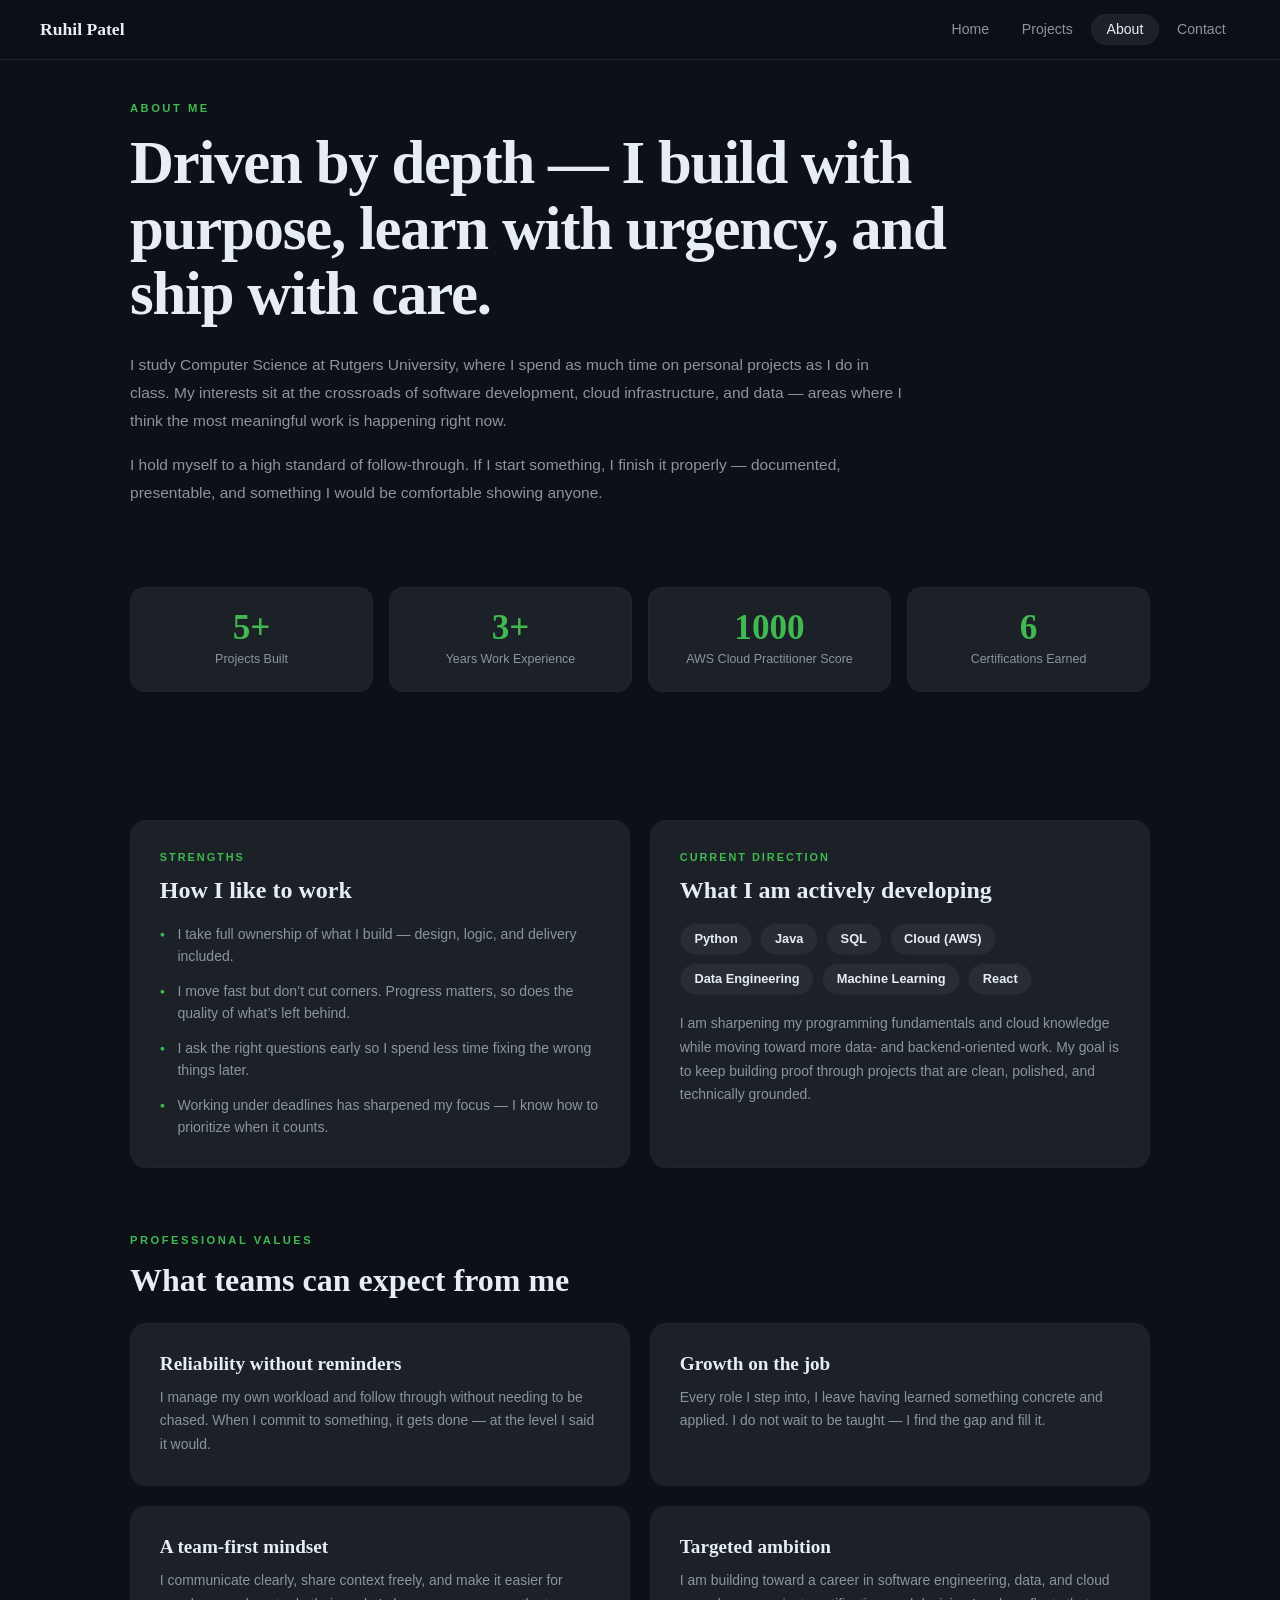
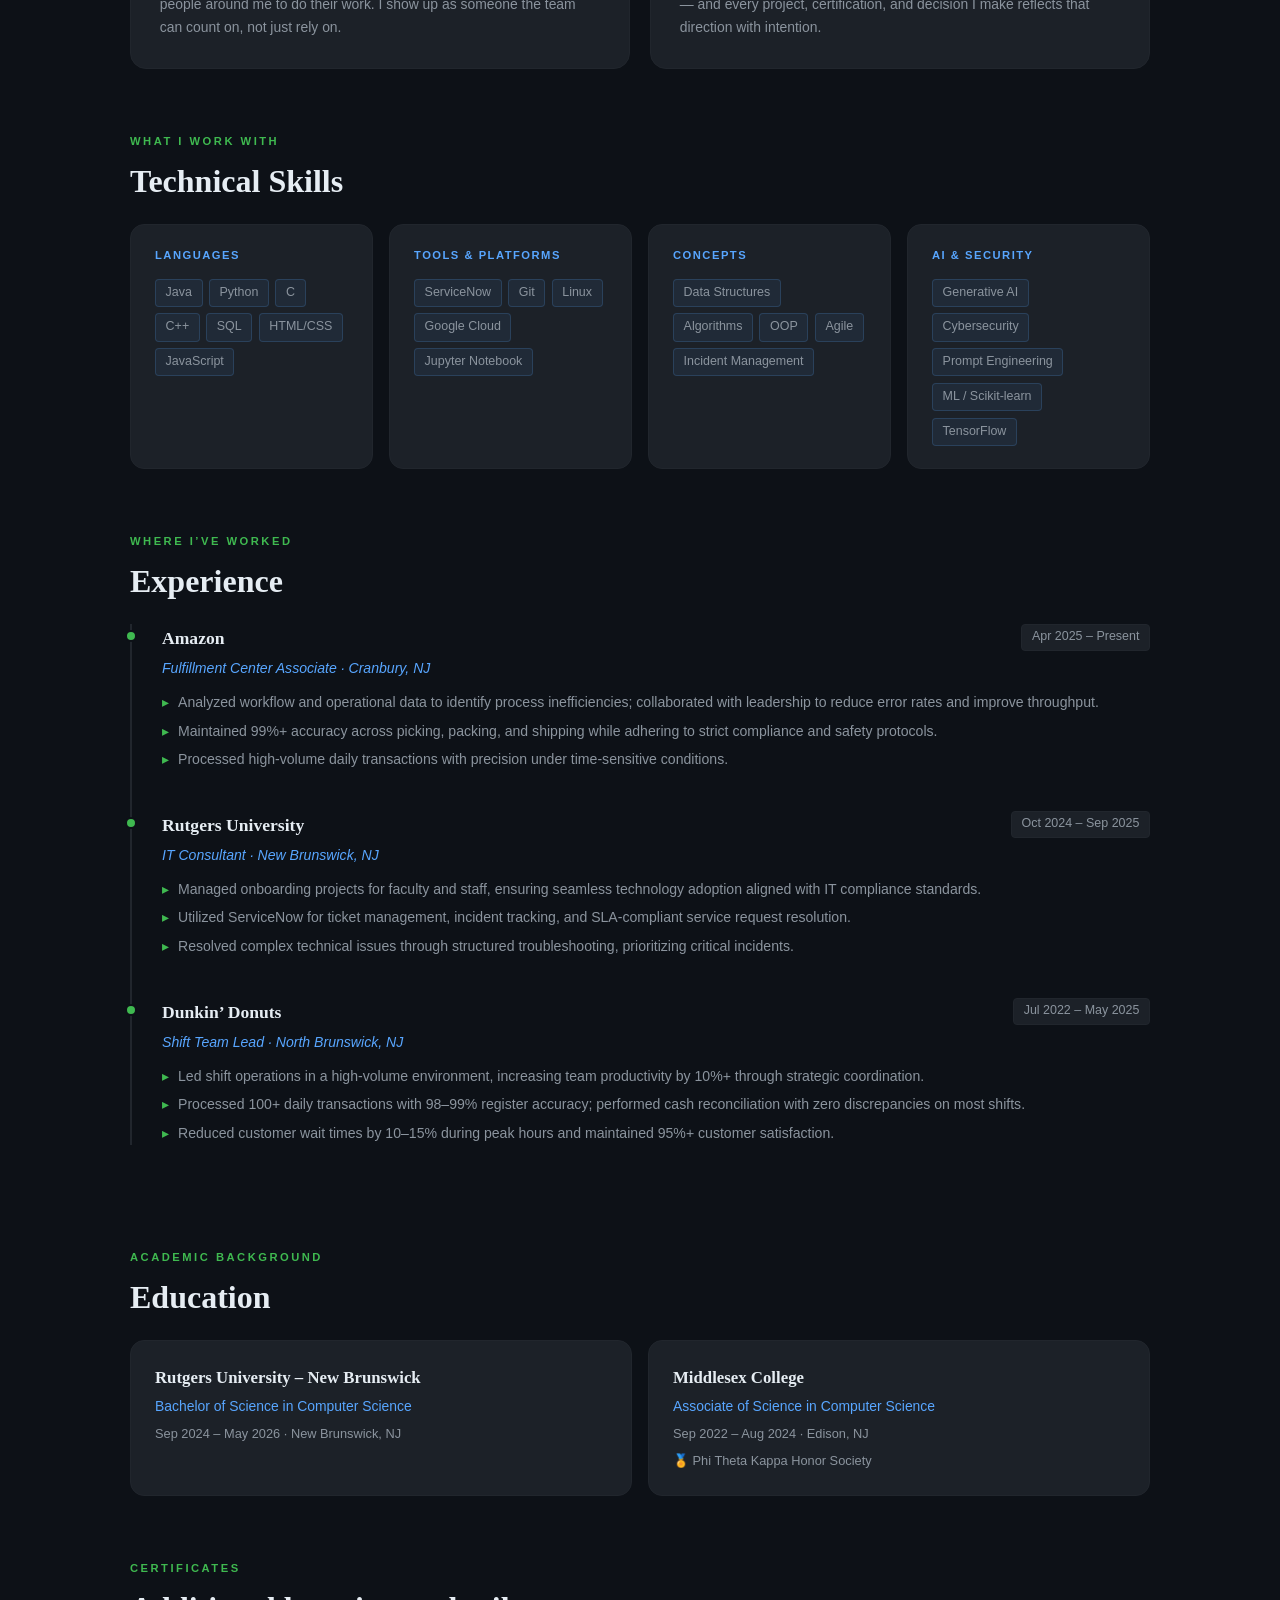
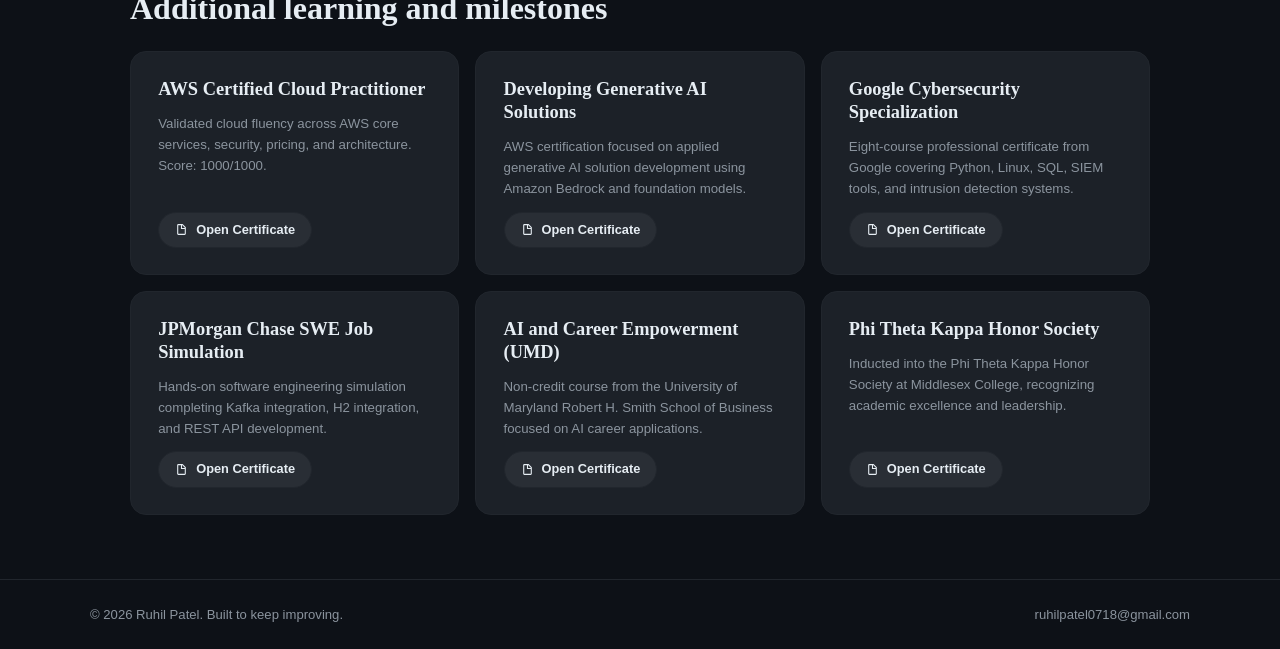
==== about.html @ 53a4dca4 "Add files via upload" ====
<!DOCTYPE html>
<html lang="en">
<head>
  <meta charset="UTF-8" />
  <meta name="viewport" content="width=device-width, initial-scale=1.0" />
  <title>Ruhil Patel – About</title>
  <style>

    :root {
      --bg: #0d1117; --surface: #161b22; --border: #21262d;
      --accent: #58a6ff; --accent2: #3fb950; --gold: #e3a008;
      --text: #e6edf3; --muted: #8b949e; --card: #1c2128;
    }
    * { margin: 0; padding: 0; box-sizing: border-box; }
    html { scroll-behavior: smooth; }
    body { font-family: -apple-system, BlinkMacSystemFont, 'Segoe UI', Roboto, sans-serif; background: var(--bg); color: var(--text); line-height: 1.6; }
    @import url('https://fonts.googleapis.com/css2?family=Playfair+Display:wght@700;800;900&display=swap');

    nav { position: fixed; top: 0; left: 0; right: 0; z-index: 100; background: rgba(13,17,23,0.9); backdrop-filter: blur(12px); border-bottom: 1px solid var(--border); display: flex; justify-content: space-between; align-items: center; padding: 0 2.5rem; height: 60px; }
    .nav-logo { font-weight: 700; font-size: 1.1rem; color: var(--text); text-decoration: none; font-family: 'Playfair Display', Georgia, serif; }
    .nav-links { display: flex; gap: 0.25rem; list-style: none; align-items: center; }
    .nav-links a { text-decoration: none; color: var(--muted); font-size: 0.88rem; padding: 0.4rem 0.9rem; border-radius: 999px; transition: all 0.2s; }
    .nav-links a:hover { color: var(--text); }
    .nav-links a.active { background: var(--card); border: 1px solid var(--border); color: var(--text); }

    footer { padding: 1.5rem 2.5rem; border-top: 1px solid var(--border); font-size: 0.82rem; color: var(--muted); }
    .footer-inner { max-width: 1100px; margin: 0 auto; display: flex; justify-content: space-between; align-items: center; flex-wrap: wrap; gap: 0.5rem; }
    footer a { color: var(--muted); text-decoration: none; transition: color 0.2s; }
    footer a:hover { color: var(--accent); }

    .fade-in { opacity: 0; transform: translateY(24px); transition: opacity 0.65s ease, transform 0.65s ease; }
    .fade-in.visible { opacity: 1; transform: translateY(0); }

    .section-wrap { max-width: 1100px; margin: 0 auto; padding: 0 2.5rem 4rem; }
    .section-label-sm { font-size: 0.7rem; font-weight: 700; letter-spacing: 2.5px; text-transform: uppercase; color: var(--accent2); margin-bottom: 0.75rem; }
    .section-header { font-family: 'Playfair Display', Georgia, serif; font-size: clamp(1.5rem, 2.5vw, 2.1rem); font-weight: 900; color: var(--text); margin-bottom: 1.5rem; line-height: 1.15; }

    /* BANNER */
    .page-banner { padding: 100px 2.5rem 4rem; max-width: 1100px; margin: 0 auto; }
    .banner-title { font-family: 'Playfair Display', Georgia, serif; font-size: clamp(2.4rem, 4.8vw, 3.8rem); font-weight: 900; line-height: 1.08; color: var(--text); margin-bottom: 1.5rem; letter-spacing: -0.02em; max-width: 860px; }
    .banner-bio { font-size: 0.97rem; color: var(--muted); max-width: 780px; line-height: 1.8; margin-bottom: 1rem; }

    /* STATS */
    .stats-bar { display: grid; grid-template-columns: repeat(4, 1fr); gap: 1rem; margin-bottom: 4rem; }
    .stat-card { background: var(--card); border: 1px solid var(--border); border-radius: 14px; padding: 1.4rem 1.5rem; text-align: center; transition: border-color 0.2s, transform 0.2s; }
    .stat-card:hover { border-color: var(--accent2); transform: translateY(-2px); }
    .stat-num { font-family: 'Playfair Display', Georgia, serif; font-size: 2.2rem; font-weight: 900; color: var(--accent2); line-height: 1; margin-bottom: 0.4rem; }
    .stat-label { font-size: 0.78rem; color: var(--muted); line-height: 1.4; }

    /* TWO COL */
    .two-col { display: grid; grid-template-columns: 1fr 1fr; gap: 1.25rem; }
    .info-card { background: var(--card); border: 1px solid var(--border); border-radius: 16px; padding: 1.75rem 1.8rem; transition: border-color 0.2s; }
    .info-card:hover { border-color: rgba(88,166,255,0.3); }
    .ic-label { font-size: 0.68rem; font-weight: 700; letter-spacing: 2px; text-transform: uppercase; color: var(--accent2); margin-bottom: 0.6rem; }
    .ic-title { font-family: 'Playfair Display', Georgia, serif; font-size: 1.5rem; font-weight: 900; color: var(--text); margin-bottom: 1.1rem; line-height: 1.2; }
    .strength-list { list-style: none; display: flex; flex-direction: column; gap: 0.75rem; }
    .strength-list li { font-size: 0.88rem; color: var(--muted); padding-left: 1.1rem; position: relative; line-height: 1.6; }
    .strength-list li::before { content: '●'; position: absolute; left: 0; color: var(--accent2); font-size: 0.55rem; top: 0.44em; }
    .skill-pill-row { display: flex; flex-wrap: wrap; gap: 0.5rem; margin-bottom: 1.1rem; }
    .skill-pill { font-size: 0.8rem; font-weight: 600; color: var(--text); background: rgba(255,255,255,0.05); border: 1px solid var(--border); padding: 0.3rem 0.85rem; border-radius: 999px; }
    .ic-desc { font-size: 0.87rem; color: var(--muted); line-height: 1.7; }

    /* VALUES */
    .values-grid { display: grid; grid-template-columns: 1fr 1fr; gap: 1.25rem; }
    .value-card { background: var(--card); border: 1px solid var(--border); border-radius: 16px; padding: 1.75rem 1.8rem; transition: border-color 0.2s; }
    .value-card:hover { border-color: rgba(88,166,255,0.3); }
    .value-card h3 { font-family: 'Playfair Display', Georgia, serif; font-size: 1.2rem; font-weight: 800; color: var(--text); margin-bottom: 0.7rem; line-height: 1.2; }
    .value-card p { font-size: 0.87rem; color: var(--muted); line-height: 1.7; }

    /* SKILLS */
    .skills-grid { display: grid; grid-template-columns: repeat(auto-fit, minmax(210px,1fr)); gap: 1rem; }
    .skill-card { background: var(--card); border: 1px solid var(--border); border-radius: 14px; padding: 1.4rem 1.5rem; transition: border-color 0.2s; }
    .skill-card:hover { border-color: rgba(88,166,255,0.3); }
    .skill-card h3 { font-size: 0.7rem; font-weight: 700; letter-spacing: 1.5px; text-transform: uppercase; color: var(--accent); margin-bottom: 0.85rem; }
    .skill-tags { display: flex; flex-wrap: wrap; gap: 0.4rem; }
    .tag { background: rgba(88,166,255,0.07); border: 1px solid rgba(88,166,255,0.18); color: var(--muted); font-size: 0.78rem; padding: 0.2rem 0.6rem; border-radius: 4px; }

    /* TIMELINE */
    .timeline { position: relative; }
    .timeline::before { content: ''; position: absolute; left: 0; top: 0; bottom: 0; width: 2px; background: var(--border); }
    .timeline-item { position: relative; padding-left: 2rem; margin-bottom: 2.5rem; }
    .timeline-dot { position: absolute; left: -5px; top: 6px; width: 12px; height: 12px; border-radius: 50%; background: var(--accent2); border: 2px solid var(--bg); }
    .timeline-header { display: flex; justify-content: space-between; align-items: flex-start; flex-wrap: wrap; gap: 0.4rem; margin-bottom: 0.3rem; }
    .timeline-company { font-family: 'Playfair Display', Georgia, serif; font-weight: 800; font-size: 1.1rem; color: var(--text); }
    .timeline-date { font-size: 0.78rem; color: var(--muted); background: var(--card); border: 1px solid var(--border); padding: 0.15rem 0.6rem; border-radius: 4px; white-space: nowrap; }
    .timeline-role { font-size: 0.88rem; color: var(--accent); margin-bottom: 0.7rem; font-style: italic; }
    .timeline-bullets { list-style: none; display: flex; flex-direction: column; gap: 0.4rem; }
    .timeline-bullets li { font-size: 0.88rem; color: var(--muted); padding-left: 1rem; position: relative; line-height: 1.6; }
    .timeline-bullets li::before { content: '▸'; position: absolute; left: 0; color: var(--accent2); }

    /* EDUCATION */
    .edu-grid { display: grid; grid-template-columns: repeat(auto-fit, minmax(260px,1fr)); gap: 1rem; }
    .edu-card { background: var(--card); border: 1px solid var(--border); border-radius: 14px; padding: 1.5rem; transition: border-color 0.2s; }
    .edu-card:hover { border-color: rgba(88,166,255,0.3); }
    .edu-card h3 { font-family: 'Playfair Display', Georgia, serif; font-size: 1.05rem; font-weight: 800; color: var(--text); margin-bottom: 0.25rem; }
    .edu-degree { font-size: 0.87rem; color: var(--accent); margin-bottom: 0.4rem; }
    .edu-meta { font-size: 0.8rem; color: var(--muted); }

    /* CERTS */
    .certs-grid { display: grid; grid-template-columns: repeat(auto-fit, minmax(280px,1fr)); gap: 1rem; }
    .cert-card-new { background: var(--card); border: 1px solid var(--border); border-radius: 16px; padding: 1.6rem 1.7rem; display: flex; flex-direction: column; gap: 0.75rem; transition: border-color 0.2s, transform 0.2s; }
    .cert-card-new:hover { border-color: rgba(88,166,255,0.4); transform: translateY(-2px); }
    .cert-card-new h3 { font-family: 'Playfair Display', Georgia, serif; font-size: 1.15rem; font-weight: 800; color: var(--text); line-height: 1.25; }
    .cert-card-new p { font-size: 0.83rem; color: var(--muted); line-height: 1.6; flex: 1; }
    .cert-btn { display: inline-flex; align-items: center; gap: 0.5rem; font-size: 0.8rem; font-weight: 600; color: var(--text); background: rgba(255,255,255,0.06); border: 1px solid var(--border); padding: 0.45rem 1rem; border-radius: 999px; text-decoration: none; width: fit-content; transition: background 0.2s, border-color 0.2s; }
    .cert-btn:hover { background: rgba(88,166,255,0.1); border-color: var(--accent); }
    .cert-btn svg { width: 13px; height: 13px; fill: currentColor; flex-shrink: 0; }

    @media (max-width: 820px) {
      .two-col, .values-grid { grid-template-columns: 1fr; }
      .stats-bar { grid-template-columns: repeat(2, 1fr); }
    }
    @media (max-width: 600px) {
      nav { padding: 0 1.2rem; } .nav-links { gap: 0; }
      .page-banner { padding: 90px 1.2rem 2.5rem; }
      .section-wrap { padding: 0 1.2rem 3rem; }
    }

  </style>
</head>
<body>

  <nav>
    <a class="nav-logo" href="index.html">Ruhil Patel</a>
    <ul class="nav-links">
      <li><a href="index.html">Home</a></li>
      <li><a href="projects.html">Projects</a></li>
      <li><a href="about.html" class="active">About</a></li>
      <li><a href="contact.html">Contact</a></li>
    </ul>
  </nav>

  <!-- BANNER -->
  <div class="page-banner fade-in">
    <div class="section-label-sm">About Me</div>
    <h1 class="banner-title">Driven by depth — I build with purpose, learn with urgency, and ship with care.</h1>
    <p class="banner-bio">I study Computer Science at Rutgers University, where I spend as much time on personal projects as I do in class. My interests sit at the crossroads of software development, cloud infrastructure, and data — areas where I think the most meaningful work is happening right now.</p>
    <p class="banner-bio">I hold myself to a high standard of follow-through. If I start something, I finish it properly — documented, presentable, and something I would be comfortable showing anyone.</p>
  </div>

  <!-- STATS -->
  <div class="section-wrap">
    <div class="stats-bar">
      <div class="stat-card fade-in">
        <div class="stat-num">5+</div>
        <div class="stat-label">Projects Built</div>
      </div>
      <div class="stat-card fade-in">
        <div class="stat-num">3+</div>
        <div class="stat-label">Years Work Experience</div>
      </div>
      <div class="stat-card fade-in">
        <div class="stat-num">1000</div>
        <div class="stat-label">AWS Cloud Practitioner Score</div>
      </div>
      <div class="stat-card fade-in">
        <div class="stat-num">6</div>
        <div class="stat-label">Certifications Earned</div>
      </div>
    </div>
  </div>

  <!-- HOW I WORK + CURRENTLY DEVELOPING -->
  <div class="section-wrap">
    <div class="two-col">
      <div class="info-card fade-in">
        <div class="ic-label">Strengths</div>
        <div class="ic-title">How I like to work</div>
        <ul class="strength-list">
          <li>I take full ownership of what I build — design, logic, and delivery included.</li>
          <li>I move fast but don&#8217;t cut corners. Progress matters, so does the quality of what&#8217;s left behind.</li>
          <li>I ask the right questions early so I spend less time fixing the wrong things later.</li>
          <li>Working under deadlines has sharpened my focus — I know how to prioritize when it counts.</li>
        </ul>
      </div>
      <div class="info-card fade-in">
        <div class="ic-label">Current Direction</div>
        <div class="ic-title">What I am actively developing</div>
        <div class="skill-pill-row">
          <span class="skill-pill">Python</span>
          <span class="skill-pill">Java</span>
          <span class="skill-pill">SQL</span>
          <span class="skill-pill">Cloud (AWS)</span>
          <span class="skill-pill">Data Engineering</span>
          <span class="skill-pill">Machine Learning</span>
          <span class="skill-pill">React</span>
        </div>
        <p class="ic-desc">I am sharpening my programming fundamentals and cloud knowledge while moving toward more data- and backend-oriented work. My goal is to keep building proof through projects that are clean, polished, and technically grounded.</p>
      </div>
    </div>
  </div>

  <!-- PROFESSIONAL VALUES -->
  <div class="section-wrap">
    <div class="section-label-sm">Professional Values</div>
    <h2 class="section-header">What teams can expect from me</h2>
    <div class="values-grid">
      <div class="value-card fade-in">
        <h3>Reliability without reminders</h3>
        <p>I manage my own workload and follow through without needing to be chased. When I commit to something, it gets done — at the level I said it would.</p>
      </div>
      <div class="value-card fade-in">
        <h3>Growth on the job</h3>
        <p>Every role I step into, I leave having learned something concrete and applied. I do not wait to be taught — I find the gap and fill it.</p>
      </div>
      <div class="value-card fade-in">
        <h3>A team-first mindset</h3>
        <p>I communicate clearly, share context freely, and make it easier for people around me to do their work. I show up as someone the team can count on, not just rely on.</p>
      </div>
      <div class="value-card fade-in">
        <h3>Targeted ambition</h3>
        <p>I am building toward a career in software engineering, data, and cloud — and every project, certification, and decision I make reflects that direction with intention.</p>
      </div>
    </div>
  </div>

  <!-- SKILLS -->
  <div class="section-wrap">
    <div class="section-label-sm">What I work with</div>
    <h2 class="section-header">Technical Skills</h2>
    <div class="skills-grid">
      <div class="skill-card fade-in">
        <h3>Languages</h3>
        <div class="skill-tags">
          <span class="tag">Java</span><span class="tag">Python</span><span class="tag">C</span>
          <span class="tag">C++</span><span class="tag">SQL</span><span class="tag">HTML/CSS</span><span class="tag">JavaScript</span>
        </div>
      </div>
      <div class="skill-card fade-in">
        <h3>Tools &amp; Platforms</h3>
        <div class="skill-tags">
          <span class="tag">ServiceNow</span><span class="tag">Git</span><span class="tag">Linux</span>
          <span class="tag">Google Cloud</span><span class="tag">Jupyter Notebook</span>
        </div>
      </div>
      <div class="skill-card fade-in">
        <h3>Concepts</h3>
        <div class="skill-tags">
          <span class="tag">Data Structures</span><span class="tag">Algorithms</span><span class="tag">OOP</span>
          <span class="tag">Agile</span><span class="tag">Incident Management</span>
        </div>
      </div>
      <div class="skill-card fade-in">
        <h3>AI &amp; Security</h3>
        <div class="skill-tags">
          <span class="tag">Generative AI</span><span class="tag">Cybersecurity</span>
          <span class="tag">Prompt Engineering</span><span class="tag">ML / Scikit-learn</span><span class="tag">TensorFlow</span>
        </div>
      </div>
    </div>
  </div>

  <!-- EXPERIENCE -->
  <div class="section-wrap">
    <div class="section-label-sm">Where I&#8217;ve worked</div>
    <h2 class="section-header">Experience</h2>
    <div class="timeline">
      <div class="timeline-item fade-in">
        <div class="timeline-dot"></div>
        <div class="timeline-header">
          <span class="timeline-company">Amazon</span>
          <span class="timeline-date">Apr 2025 – Present</span>
        </div>
        <div class="timeline-role">Fulfillment Center Associate · Cranbury, NJ</div>
        <ul class="timeline-bullets">
          <li>Analyzed workflow and operational data to identify process inefficiencies; collaborated with leadership to reduce error rates and improve throughput.</li>
          <li>Maintained 99%+ accuracy across picking, packing, and shipping while adhering to strict compliance and safety protocols.</li>
          <li>Processed high-volume daily transactions with precision under time-sensitive conditions.</li>
        </ul>
      </div>
      <div class="timeline-item fade-in">
        <div class="timeline-dot"></div>
        <div class="timeline-header">
          <span class="timeline-company">Rutgers University</span>
          <span class="timeline-date">Oct 2024 – Sep 2025</span>
        </div>
        <div class="timeline-role">IT Consultant · New Brunswick, NJ</div>
        <ul class="timeline-bullets">
          <li>Managed onboarding projects for faculty and staff, ensuring seamless technology adoption aligned with IT compliance standards.</li>
          <li>Utilized ServiceNow for ticket management, incident tracking, and SLA-compliant service request resolution.</li>
          <li>Resolved complex technical issues through structured troubleshooting, prioritizing critical incidents.</li>
        </ul>
      </div>
      <div class="timeline-item fade-in">
        <div class="timeline-dot"></div>
        <div class="timeline-header">
          <span class="timeline-company">Dunkin&#8217; Donuts</span>
          <span class="timeline-date">Jul 2022 – May 2025</span>
        </div>
        <div class="timeline-role">Shift Team Lead · North Brunswick, NJ</div>
        <ul class="timeline-bullets">
          <li>Led shift operations in a high-volume environment, increasing team productivity by 10%+ through strategic coordination.</li>
          <li>Processed 100+ daily transactions with 98–99% register accuracy; performed cash reconciliation with zero discrepancies on most shifts.</li>
          <li>Reduced customer wait times by 10–15% during peak hours and maintained 95%+ customer satisfaction.</li>
        </ul>
      </div>
    </div>
  </div>

  <!-- EDUCATION -->
  <div class="section-wrap">
    <div class="section-label-sm">Academic background</div>
    <h2 class="section-header">Education</h2>
    <div class="edu-grid">
      <div class="edu-card fade-in">
        <h3>Rutgers University – New Brunswick</h3>
        <div class="edu-degree">Bachelor of Science in Computer Science</div>
        <div class="edu-meta">Sep 2024 – May 2026 · New Brunswick, NJ</div>
      </div>
      <div class="edu-card fade-in">
        <h3>Middlesex College</h3>
        <div class="edu-degree">Associate of Science in Computer Science</div>
        <div class="edu-meta">Sep 2022 – Aug 2024 · Edison, NJ</div>
        <div class="edu-meta" style="margin-top:0.4rem;">🏅 Phi Theta Kappa Honor Society</div>
      </div>
    </div>
  </div>

  <!-- CERTIFICATES -->
  <div class="section-wrap">
    <div class="section-label-sm">Certificates</div>
    <h2 class="section-header">Additional learning and milestones</h2>
    <div class="certs-grid">
      <div class="cert-card-new fade-in">
        <h3>AWS Certified Cloud Practitioner</h3>
        <p>Validated cloud fluency across AWS core services, security, pricing, and architecture. Score: 1000/1000.</p>
        <a class="cert-btn" href="[data-uri]" download="aws_cloud_practitioner.pdf" target="_blank">
          <svg viewBox="0 0 24 24"><path d="M14 2H6a2 2 0 0 0-2 2v16a2 2 0 0 0 2 2h12a2 2 0 0 0 2-2V8l-6-6zm-1 1.5L18.5 9H13V3.5zM6 4h5v7h7v9H6V4z"/></svg>
          Open Certificate
        </a>
      </div>
      <div class="cert-card-new fade-in">
        <h3>Developing Generative AI Solutions</h3>
        <p>AWS certification focused on applied generative AI solution development using Amazon Bedrock and foundation models.</p>
        <a class="cert-btn" href="[data-uri]" download="aws_gen_ai.pdf" target="_blank">
          <svg viewBox="0 0 24 24"><path d="M14 2H6a2 2 0 0 0-2 2v16a2 2 0 0 0 2 2h12a2 2 0 0 0 2-2V8l-6-6zm-1 1.5L18.5 9H13V3.5zM6 4h5v7h7v9H6V4z"/></svg>
          Open Certificate
        </a>
      </div>
      <div class="cert-card-new fade-in">
        <h3>Google Cybersecurity Specialization</h3>
        <p>Eight-course professional certificate from Google covering Python, Linux, SQL, SIEM tools, and intrusion detection systems.</p>
        <a class="cert-btn" href="[data-uri]" download="google_cyber.pdf" target="_blank">
          <svg viewBox="0 0 24 24"><path d="M14 2H6a2 2 0 0 0-2 2v16a2 2 0 0 0 2 2h12a2 2 0 0 0 2-2V8l-6-6zm-1 1.5L18.5 9H13V3.5zM6 4h5v7h7v9H6V4z"/></svg>
          Open Certificate
        </a>
      </div>
      <div class="cert-card-new fade-in">
        <h3>JPMorgan Chase SWE Job Simulation</h3>
        <p>Hands-on software engineering simulation completing Kafka integration, H2 integration, and REST API development.</p>
        <a class="cert-btn" href="[data-uri]" download="jpmorgan.pdf" target="_blank">
          <svg viewBox="0 0 24 24"><path d="M14 2H6a2 2 0 0 0-2 2v16a2 2 0 0 0 2 2h12a2 2 0 0 0 2-2V8l-6-6zm-1 1.5L18.5 9H13V3.5zM6 4h5v7h7v9H6V4z"/></svg>
          Open Certificate
        </a>
      </div>
      <div class="cert-card-new fade-in">
        <h3>AI and Career Empowerment (UMD)</h3>
        <p>Non-credit course from the University of Maryland Robert H. Smith School of Business focused on AI career applications.</p>
        <a class="cert-btn" href="[data-uri]" download="ai_career.pdf" target="_blank">
          <svg viewBox="0 0 24 24"><path d="M14 2H6a2 2 0 0 0-2 2v16a2 2 0 0 0 2 2h12a2 2 0 0 0 2-2V8l-6-6zm-1 1.5L18.5 9H13V3.5zM6 4h5v7h7v9H6V4z"/></svg>
          Open Certificate
        </a>
      </div>
      <div class="cert-card-new fade-in">
        <h3>Phi Theta Kappa Honor Society</h3>
        <p>Inducted into the Phi Theta Kappa Honor Society at Middlesex College, recognizing academic excellence and leadership.</p>
        <a class="cert-btn" href="[data-uri]" download="ptk.pdf" target="_blank">
          <svg viewBox="0 0 24 24"><path d="M14 2H6a2 2 0 0 0-2 2v16a2 2 0 0 0 2 2h12a2 2 0 0 0 2-2V8l-6-6zm-1 1.5L18.5 9H13V3.5zM6 4h5v7h7v9H6V4z"/></svg>
          Open Certificate
        </a>
      </div>
    </div>
  </div>

  <footer>
    <div class="footer-inner">
      <span>&#169; 2026 Ruhil Patel. Built to keep improving.</span>
      <span><a href="mailto:ruhilpatel0718@gmail.com">ruhilpatel0718@gmail.com</a></span>
    </div>
  </footer>

  <script>
    const observer = new IntersectionObserver(
      (entries) => entries.forEach(e => {
        if (e.isIntersecting) { e.target.classList.add('visible'); observer.unobserve(e.target); }
      }),
      { threshold: 0.08 }
    );
    document.querySelectorAll('.fade-in').forEach(el => observer.observe(el));
  </script>
</body>
</html>
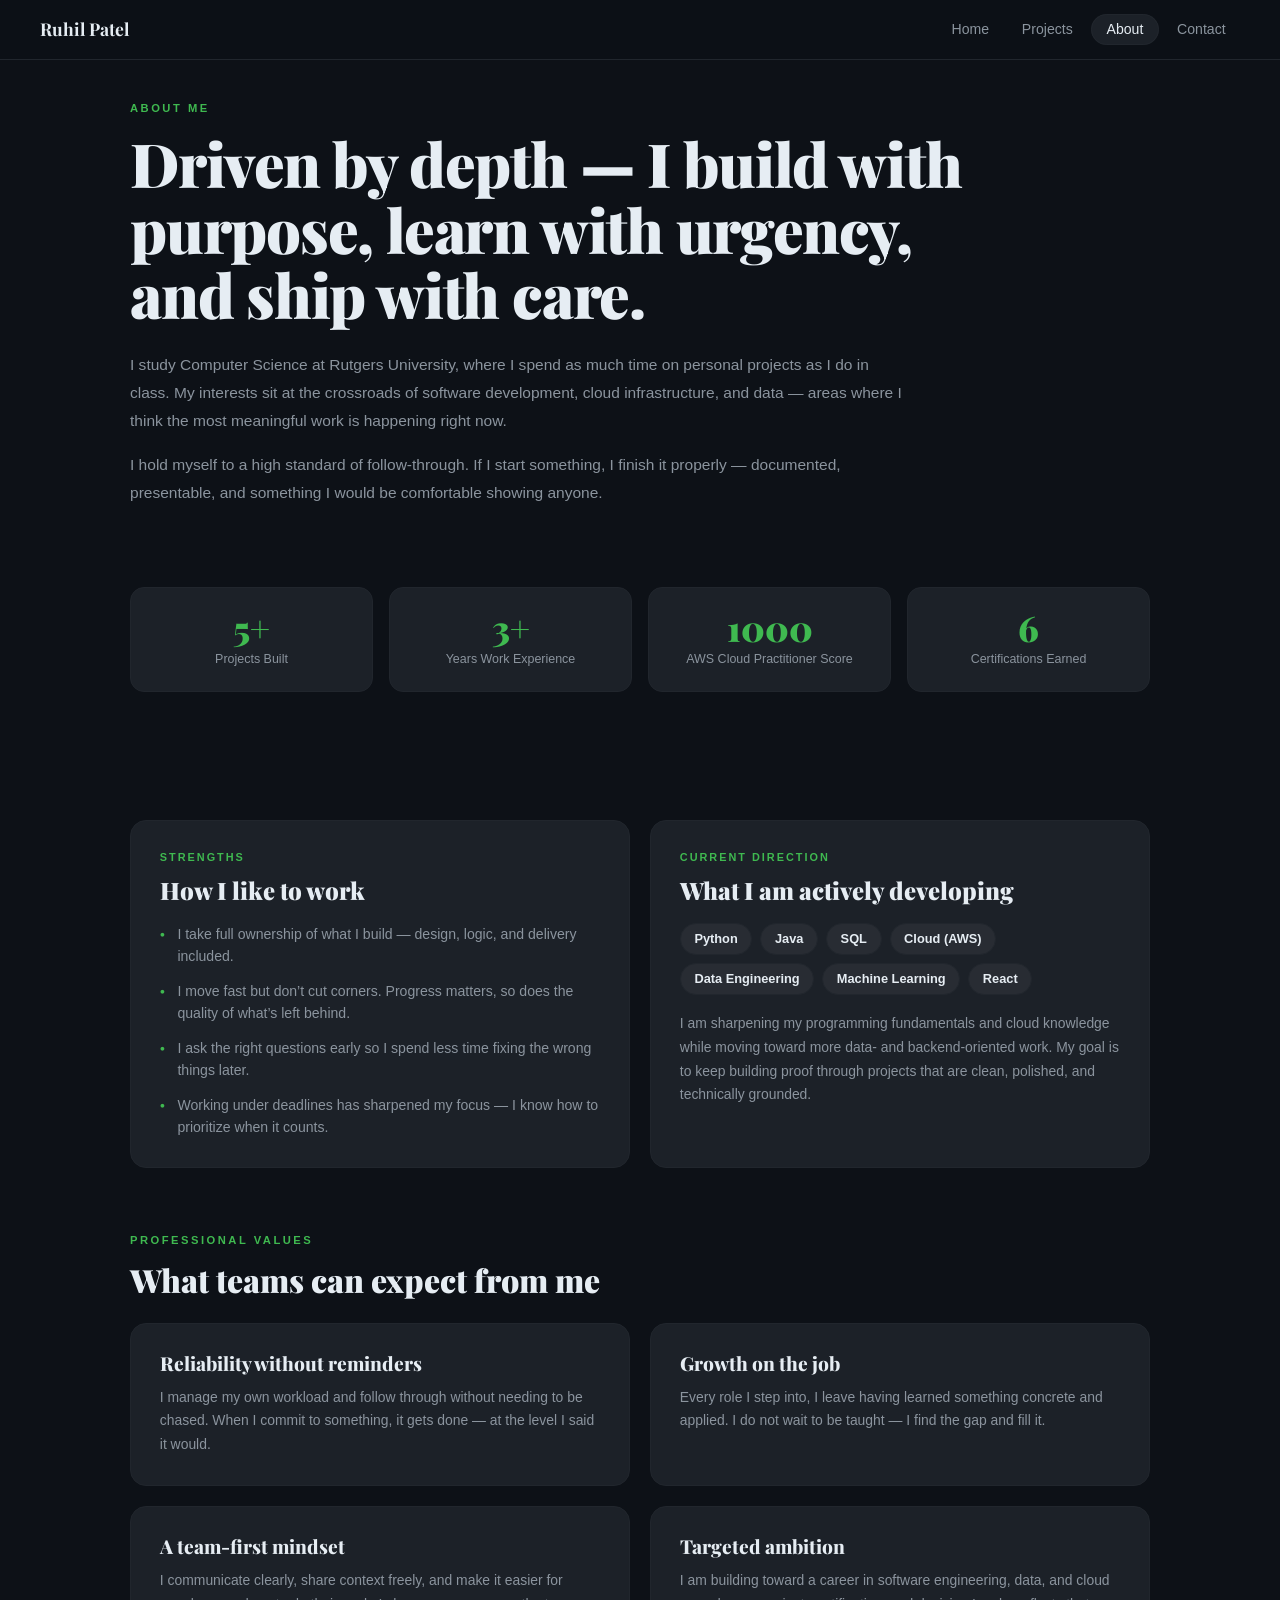
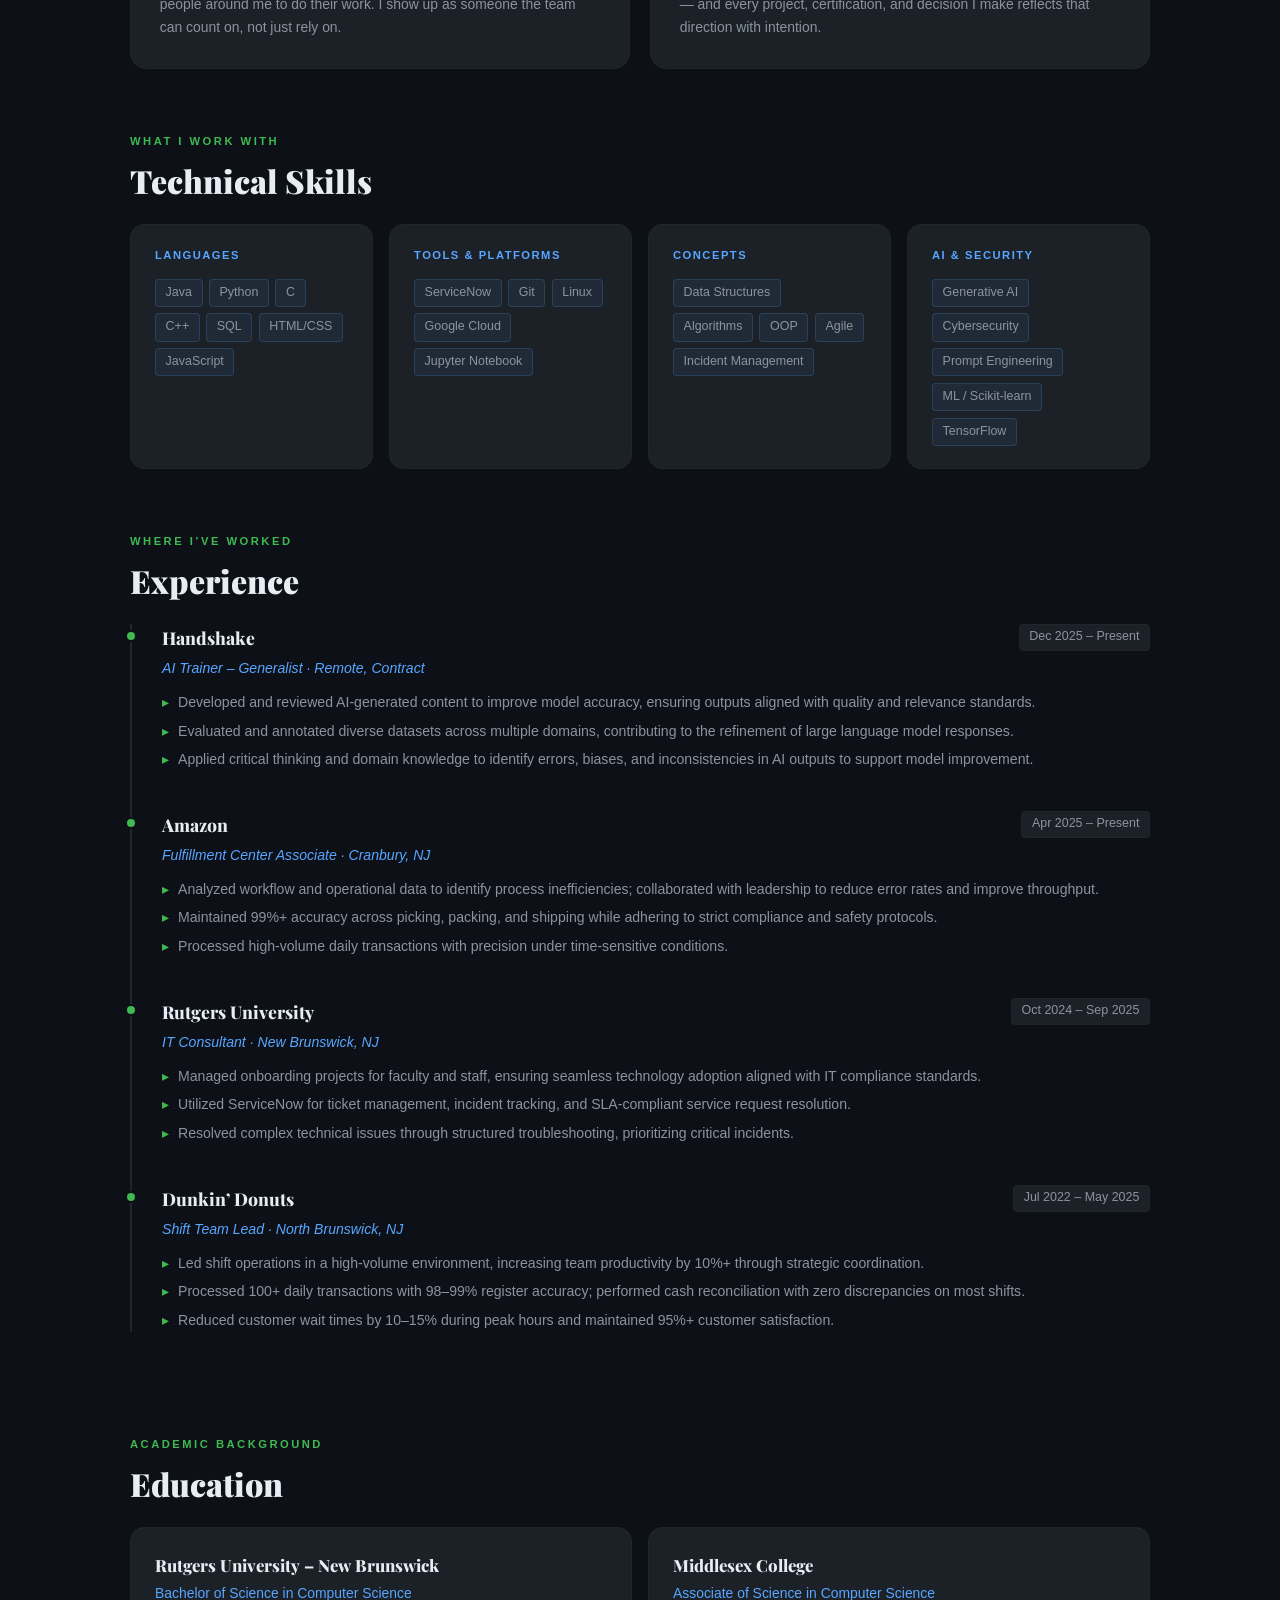
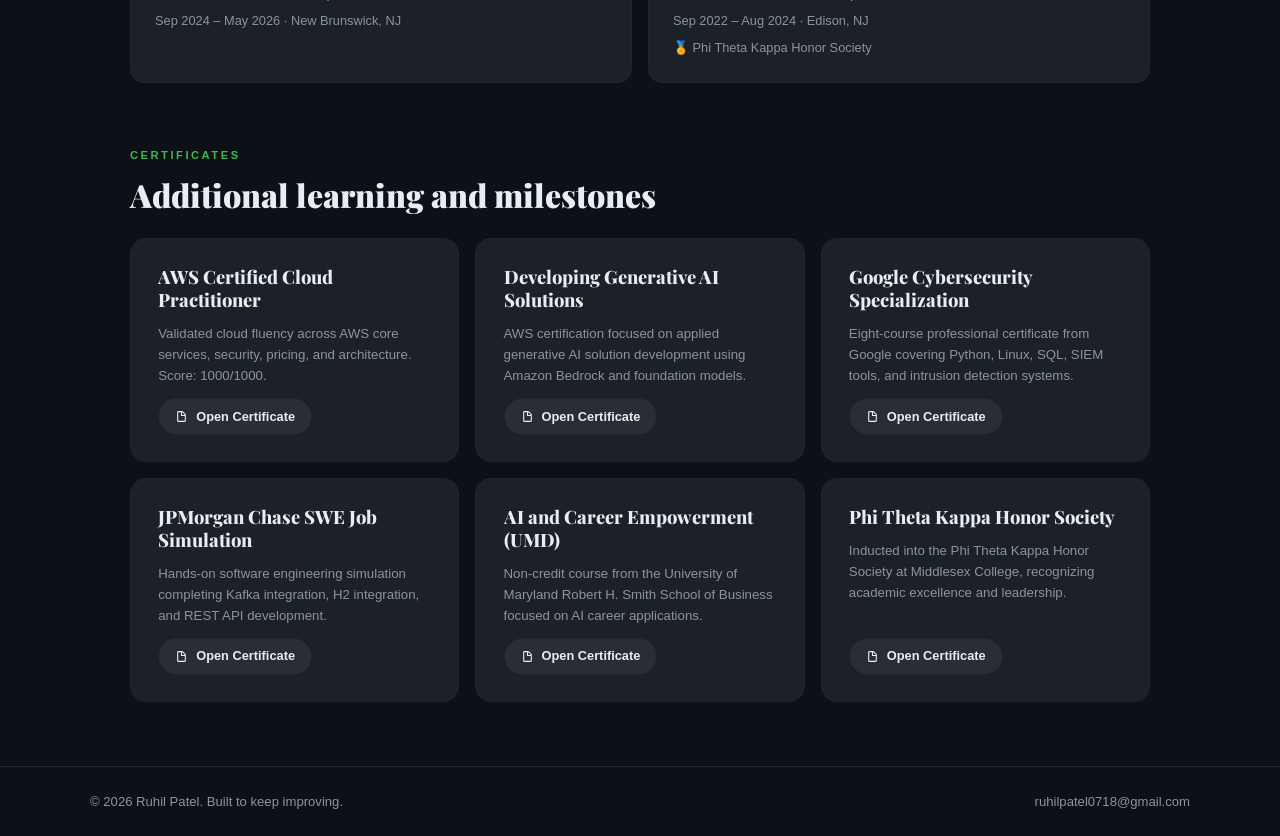
==== commit 56397540: "Add files via upload" ====
--- a/about.html
+++ b/about.html
@@ -1,392 +1,408 @@
-<!DOCTYPE html>
-<html lang="en">
-<head>
-  <meta charset="UTF-8" />
-  <meta name="viewport" content="width=device-width, initial-scale=1.0" />
-  <title>Ruhil Patel – About</title>
-  <style>
-
-    :root {
-      --bg: #0d1117; --surface: #161b22; --border: #21262d;
-      --accent: #58a6ff; --accent2: #3fb950; --gold: #e3a008;
-      --text: #e6edf3; --muted: #8b949e; --card: #1c2128;
-    }
-    * { margin: 0; padding: 0; box-sizing: border-box; }
-    html { scroll-behavior: smooth; }
-    body { font-family: -apple-system, BlinkMacSystemFont, 'Segoe UI', Roboto, sans-serif; background: var(--bg); color: var(--text); line-height: 1.6; }
-    @import url('https://fonts.googleapis.com/css2?family=Playfair+Display:wght@700;800;900&display=swap');
-
-    nav { position: fixed; top: 0; left: 0; right: 0; z-index: 100; background: rgba(13,17,23,0.9); backdrop-filter: blur(12px); border-bottom: 1px solid var(--border); display: flex; justify-content: space-between; align-items: center; padding: 0 2.5rem; height: 60px; }
-    .nav-logo { font-weight: 700; font-size: 1.1rem; color: var(--text); text-decoration: none; font-family: 'Playfair Display', Georgia, serif; }
-    .nav-links { display: flex; gap: 0.25rem; list-style: none; align-items: center; }
-    .nav-links a { text-decoration: none; color: var(--muted); font-size: 0.88rem; padding: 0.4rem 0.9rem; border-radius: 999px; transition: all 0.2s; }
-    .nav-links a:hover { color: var(--text); }
-    .nav-links a.active { background: var(--card); border: 1px solid var(--border); color: var(--text); }
-
-    footer { padding: 1.5rem 2.5rem; border-top: 1px solid var(--border); font-size: 0.82rem; color: var(--muted); }
-    .footer-inner { max-width: 1100px; margin: 0 auto; display: flex; justify-content: space-between; align-items: center; flex-wrap: wrap; gap: 0.5rem; }
-    footer a { color: var(--muted); text-decoration: none; transition: color 0.2s; }
-    footer a:hover { color: var(--accent); }
-
-    .fade-in { opacity: 0; transform: translateY(24px); transition: opacity 0.65s ease, transform 0.65s ease; }
-    .fade-in.visible { opacity: 1; transform: translateY(0); }
-
-    .section-wrap { max-width: 1100px; margin: 0 auto; padding: 0 2.5rem 4rem; }
-    .section-label-sm { font-size: 0.7rem; font-weight: 700; letter-spacing: 2.5px; text-transform: uppercase; color: var(--accent2); margin-bottom: 0.75rem; }
-    .section-header { font-family: 'Playfair Display', Georgia, serif; font-size: clamp(1.5rem, 2.5vw, 2.1rem); font-weight: 900; color: var(--text); margin-bottom: 1.5rem; line-height: 1.15; }
-
-    /* BANNER */
-    .page-banner { padding: 100px 2.5rem 4rem; max-width: 1100px; margin: 0 auto; }
-    .banner-title { font-family: 'Playfair Display', Georgia, serif; font-size: clamp(2.4rem, 4.8vw, 3.8rem); font-weight: 900; line-height: 1.08; color: var(--text); margin-bottom: 1.5rem; letter-spacing: -0.02em; max-width: 860px; }
-    .banner-bio { font-size: 0.97rem; color: var(--muted); max-width: 780px; line-height: 1.8; margin-bottom: 1rem; }
-
-    /* STATS */
-    .stats-bar { display: grid; grid-template-columns: repeat(4, 1fr); gap: 1rem; margin-bottom: 4rem; }
-    .stat-card { background: var(--card); border: 1px solid var(--border); border-radius: 14px; padding: 1.4rem 1.5rem; text-align: center; transition: border-color 0.2s, transform 0.2s; }
-    .stat-card:hover { border-color: var(--accent2); transform: translateY(-2px); }
-    .stat-num { font-family: 'Playfair Display', Georgia, serif; font-size: 2.2rem; font-weight: 900; color: var(--accent2); line-height: 1; margin-bottom: 0.4rem; }
-    .stat-label { font-size: 0.78rem; color: var(--muted); line-height: 1.4; }
-
-    /* TWO COL */
-    .two-col { display: grid; grid-template-columns: 1fr 1fr; gap: 1.25rem; }
-    .info-card { background: var(--card); border: 1px solid var(--border); border-radius: 16px; padding: 1.75rem 1.8rem; transition: border-color 0.2s; }
-    .info-card:hover { border-color: rgba(88,166,255,0.3); }
-    .ic-label { font-size: 0.68rem; font-weight: 700; letter-spacing: 2px; text-transform: uppercase; color: var(--accent2); margin-bottom: 0.6rem; }
-    .ic-title { font-family: 'Playfair Display', Georgia, serif; font-size: 1.5rem; font-weight: 900; color: var(--text); margin-bottom: 1.1rem; line-height: 1.2; }
-    .strength-list { list-style: none; display: flex; flex-direction: column; gap: 0.75rem; }
-    .strength-list li { font-size: 0.88rem; color: var(--muted); padding-left: 1.1rem; position: relative; line-height: 1.6; }
-    .strength-list li::before { content: '●'; position: absolute; left: 0; color: var(--accent2); font-size: 0.55rem; top: 0.44em; }
-    .skill-pill-row { display: flex; flex-wrap: wrap; gap: 0.5rem; margin-bottom: 1.1rem; }
-    .skill-pill { font-size: 0.8rem; font-weight: 600; color: var(--text); background: rgba(255,255,255,0.05); border: 1px solid var(--border); padding: 0.3rem 0.85rem; border-radius: 999px; }
-    .ic-desc { font-size: 0.87rem; color: var(--muted); line-height: 1.7; }
-
-    /* VALUES */
-    .values-grid { display: grid; grid-template-columns: 1fr 1fr; gap: 1.25rem; }
-    .value-card { background: var(--card); border: 1px solid var(--border); border-radius: 16px; padding: 1.75rem 1.8rem; transition: border-color 0.2s; }
-    .value-card:hover { border-color: rgba(88,166,255,0.3); }
-    .value-card h3 { font-family: 'Playfair Display', Georgia, serif; font-size: 1.2rem; font-weight: 800; color: var(--text); margin-bottom: 0.7rem; line-height: 1.2; }
-    .value-card p { font-size: 0.87rem; color: var(--muted); line-height: 1.7; }
-
-    /* SKILLS */
-    .skills-grid { display: grid; grid-template-columns: repeat(auto-fit, minmax(210px,1fr)); gap: 1rem; }
-    .skill-card { background: var(--card); border: 1px solid var(--border); border-radius: 14px; padding: 1.4rem 1.5rem; transition: border-color 0.2s; }
-    .skill-card:hover { border-color: rgba(88,166,255,0.3); }
-    .skill-card h3 { font-size: 0.7rem; font-weight: 700; letter-spacing: 1.5px; text-transform: uppercase; color: var(--accent); margin-bottom: 0.85rem; }
-    .skill-tags { display: flex; flex-wrap: wrap; gap: 0.4rem; }
-    .tag { background: rgba(88,166,255,0.07); border: 1px solid rgba(88,166,255,0.18); color: var(--muted); font-size: 0.78rem; padding: 0.2rem 0.6rem; border-radius: 4px; }
-
-    /* TIMELINE */
-    .timeline { position: relative; }
-    .timeline::before { content: ''; position: absolute; left: 0; top: 0; bottom: 0; width: 2px; background: var(--border); }
-    .timeline-item { position: relative; padding-left: 2rem; margin-bottom: 2.5rem; }
-    .timeline-dot { position: absolute; left: -5px; top: 6px; width: 12px; height: 12px; border-radius: 50%; background: var(--accent2); border: 2px solid var(--bg); }
-    .timeline-header { display: flex; justify-content: space-between; align-items: flex-start; flex-wrap: wrap; gap: 0.4rem; margin-bottom: 0.3rem; }
-    .timeline-company { font-family: 'Playfair Display', Georgia, serif; font-weight: 800; font-size: 1.1rem; color: var(--text); }
-    .timeline-date { font-size: 0.78rem; color: var(--muted); background: var(--card); border: 1px solid var(--border); padding: 0.15rem 0.6rem; border-radius: 4px; white-space: nowrap; }
-    .timeline-role { font-size: 0.88rem; color: var(--accent); margin-bottom: 0.7rem; font-style: italic; }
-    .timeline-bullets { list-style: none; display: flex; flex-direction: column; gap: 0.4rem; }
-    .timeline-bullets li { font-size: 0.88rem; color: var(--muted); padding-left: 1rem; position: relative; line-height: 1.6; }
-    .timeline-bullets li::before { content: '▸'; position: absolute; left: 0; color: var(--accent2); }
-
-    /* EDUCATION */
-    .edu-grid { display: grid; grid-template-columns: repeat(auto-fit, minmax(260px,1fr)); gap: 1rem; }
-    .edu-card { background: var(--card); border: 1px solid var(--border); border-radius: 14px; padding: 1.5rem; transition: border-color 0.2s; }
-    .edu-card:hover { border-color: rgba(88,166,255,0.3); }
-    .edu-card h3 { font-family: 'Playfair Display', Georgia, serif; font-size: 1.05rem; font-weight: 800; color: var(--text); margin-bottom: 0.25rem; }
-    .edu-degree { font-size: 0.87rem; color: var(--accent); margin-bottom: 0.4rem; }
-    .edu-meta { font-size: 0.8rem; color: var(--muted); }
-
-    /* CERTS */
-    .certs-grid { display: grid; grid-template-columns: repeat(auto-fit, minmax(280px,1fr)); gap: 1rem; }
-    .cert-card-new { background: var(--card); border: 1px solid var(--border); border-radius: 16px; padding: 1.6rem 1.7rem; display: flex; flex-direction: column; gap: 0.75rem; transition: border-color 0.2s, transform 0.2s; }
-    .cert-card-new:hover { border-color: rgba(88,166,255,0.4); transform: translateY(-2px); }
-    .cert-card-new h3 { font-family: 'Playfair Display', Georgia, serif; font-size: 1.15rem; font-weight: 800; color: var(--text); line-height: 1.25; }
-    .cert-card-new p { font-size: 0.83rem; color: var(--muted); line-height: 1.6; flex: 1; }
-    .cert-btn { display: inline-flex; align-items: center; gap: 0.5rem; font-size: 0.8rem; font-weight: 600; color: var(--text); background: rgba(255,255,255,0.06); border: 1px solid var(--border); padding: 0.45rem 1rem; border-radius: 999px; text-decoration: none; width: fit-content; transition: background 0.2s, border-color 0.2s; }
-    .cert-btn:hover { background: rgba(88,166,255,0.1); border-color: var(--accent); }
-    .cert-btn svg { width: 13px; height: 13px; fill: currentColor; flex-shrink: 0; }
-
-    @media (max-width: 820px) {
-      .two-col, .values-grid { grid-template-columns: 1fr; }
-      .stats-bar { grid-template-columns: repeat(2, 1fr); }
-    }
-    @media (max-width: 600px) {
-      nav { padding: 0 1.2rem; } .nav-links { gap: 0; }
-      .page-banner { padding: 90px 1.2rem 2.5rem; }
-      .section-wrap { padding: 0 1.2rem 3rem; }
-    }
-
-  </style>
-</head>
-<body>
-
-  <nav>
-    <a class="nav-logo" href="index.html">Ruhil Patel</a>
-    <ul class="nav-links">
-      <li><a href="index.html">Home</a></li>
-      <li><a href="projects.html">Projects</a></li>
-      <li><a href="about.html" class="active">About</a></li>
-      <li><a href="contact.html">Contact</a></li>
-    </ul>
-  </nav>
-
-  <!-- BANNER -->
-  <div class="page-banner fade-in">
-    <div class="section-label-sm">About Me</div>
-    <h1 class="banner-title">Driven by depth — I build with purpose, learn with urgency, and ship with care.</h1>
-    <p class="banner-bio">I study Computer Science at Rutgers University, where I spend as much time on personal projects as I do in class. My interests sit at the crossroads of software development, cloud infrastructure, and data — areas where I think the most meaningful work is happening right now.</p>
-    <p class="banner-bio">I hold myself to a high standard of follow-through. If I start something, I finish it properly — documented, presentable, and something I would be comfortable showing anyone.</p>
-  </div>
-
-  <!-- STATS -->
-  <div class="section-wrap">
-    <div class="stats-bar">
-      <div class="stat-card fade-in">
-        <div class="stat-num">5+</div>
-        <div class="stat-label">Projects Built</div>
-      </div>
-      <div class="stat-card fade-in">
-        <div class="stat-num">3+</div>
-        <div class="stat-label">Years Work Experience</div>
-      </div>
-      <div class="stat-card fade-in">
-        <div class="stat-num">1000</div>
-        <div class="stat-label">AWS Cloud Practitioner Score</div>
-      </div>
-      <div class="stat-card fade-in">
-        <div class="stat-num">6</div>
-        <div class="stat-label">Certifications Earned</div>
-      </div>
-    </div>
-  </div>
-
-  <!-- HOW I WORK + CURRENTLY DEVELOPING -->
-  <div class="section-wrap">
-    <div class="two-col">
-      <div class="info-card fade-in">
-        <div class="ic-label">Strengths</div>
-        <div class="ic-title">How I like to work</div>
-        <ul class="strength-list">
-          <li>I take full ownership of what I build — design, logic, and delivery included.</li>
-          <li>I move fast but don&#8217;t cut corners. Progress matters, so does the quality of what&#8217;s left behind.</li>
-          <li>I ask the right questions early so I spend less time fixing the wrong things later.</li>
-          <li>Working under deadlines has sharpened my focus — I know how to prioritize when it counts.</li>
-        </ul>
-      </div>
-      <div class="info-card fade-in">
-        <div class="ic-label">Current Direction</div>
-        <div class="ic-title">What I am actively developing</div>
-        <div class="skill-pill-row">
-          <span class="skill-pill">Python</span>
-          <span class="skill-pill">Java</span>
-          <span class="skill-pill">SQL</span>
-          <span class="skill-pill">Cloud (AWS)</span>
-          <span class="skill-pill">Data Engineering</span>
-          <span class="skill-pill">Machine Learning</span>
-          <span class="skill-pill">React</span>
-        </div>
-        <p class="ic-desc">I am sharpening my programming fundamentals and cloud knowledge while moving toward more data- and backend-oriented work. My goal is to keep building proof through projects that are clean, polished, and technically grounded.</p>
-      </div>
-    </div>
-  </div>
-
-  <!-- PROFESSIONAL VALUES -->
-  <div class="section-wrap">
-    <div class="section-label-sm">Professional Values</div>
-    <h2 class="section-header">What teams can expect from me</h2>
-    <div class="values-grid">
-      <div class="value-card fade-in">
-        <h3>Reliability without reminders</h3>
-        <p>I manage my own workload and follow through without needing to be chased. When I commit to something, it gets done — at the level I said it would.</p>
-      </div>
-      <div class="value-card fade-in">
-        <h3>Growth on the job</h3>
-        <p>Every role I step into, I leave having learned something concrete and applied. I do not wait to be taught — I find the gap and fill it.</p>
-      </div>
-      <div class="value-card fade-in">
-        <h3>A team-first mindset</h3>
-        <p>I communicate clearly, share context freely, and make it easier for people around me to do their work. I show up as someone the team can count on, not just rely on.</p>
-      </div>
-      <div class="value-card fade-in">
-        <h3>Targeted ambition</h3>
-        <p>I am building toward a career in software engineering, data, and cloud — and every project, certification, and decision I make reflects that direction with intention.</p>
-      </div>
-    </div>
-  </div>
-
-  <!-- SKILLS -->
-  <div class="section-wrap">
-    <div class="section-label-sm">What I work with</div>
-    <h2 class="section-header">Technical Skills</h2>
-    <div class="skills-grid">
-      <div class="skill-card fade-in">
-        <h3>Languages</h3>
-        <div class="skill-tags">
-          <span class="tag">Java</span><span class="tag">Python</span><span class="tag">C</span>
-          <span class="tag">C++</span><span class="tag">SQL</span><span class="tag">HTML/CSS</span><span class="tag">JavaScript</span>
-        </div>
-      </div>
-      <div class="skill-card fade-in">
-        <h3>Tools &amp; Platforms</h3>
-        <div class="skill-tags">
-          <span class="tag">ServiceNow</span><span class="tag">Git</span><span class="tag">Linux</span>
-          <span class="tag">Google Cloud</span><span class="tag">Jupyter Notebook</span>
-        </div>
-      </div>
-      <div class="skill-card fade-in">
-        <h3>Concepts</h3>
-        <div class="skill-tags">
-          <span class="tag">Data Structures</span><span class="tag">Algorithms</span><span class="tag">OOP</span>
-          <span class="tag">Agile</span><span class="tag">Incident Management</span>
-        </div>
-      </div>
-      <div class="skill-card fade-in">
-        <h3>AI &amp; Security</h3>
-        <div class="skill-tags">
-          <span class="tag">Generative AI</span><span class="tag">Cybersecurity</span>
-          <span class="tag">Prompt Engineering</span><span class="tag">ML / Scikit-learn</span><span class="tag">TensorFlow</span>
-        </div>
-      </div>
-    </div>
-  </div>
-
-  <!-- EXPERIENCE -->
-  <div class="section-wrap">
-    <div class="section-label-sm">Where I&#8217;ve worked</div>
-    <h2 class="section-header">Experience</h2>
-    <div class="timeline">
-      <div class="timeline-item fade-in">
-        <div class="timeline-dot"></div>
-        <div class="timeline-header">
-          <span class="timeline-company">Amazon</span>
-          <span class="timeline-date">Apr 2025 – Present</span>
-        </div>
-        <div class="timeline-role">Fulfillment Center Associate · Cranbury, NJ</div>
-        <ul class="timeline-bullets">
-          <li>Analyzed workflow and operational data to identify process inefficiencies; collaborated with leadership to reduce error rates and improve throughput.</li>
-          <li>Maintained 99%+ accuracy across picking, packing, and shipping while adhering to strict compliance and safety protocols.</li>
-          <li>Processed high-volume daily transactions with precision under time-sensitive conditions.</li>
-        </ul>
-      </div>
-      <div class="timeline-item fade-in">
-        <div class="timeline-dot"></div>
-        <div class="timeline-header">
-          <span class="timeline-company">Rutgers University</span>
-          <span class="timeline-date">Oct 2024 – Sep 2025</span>
-        </div>
-        <div class="timeline-role">IT Consultant · New Brunswick, NJ</div>
-        <ul class="timeline-bullets">
-          <li>Managed onboarding projects for faculty and staff, ensuring seamless technology adoption aligned with IT compliance standards.</li>
-          <li>Utilized ServiceNow for ticket management, incident tracking, and SLA-compliant service request resolution.</li>
-          <li>Resolved complex technical issues through structured troubleshooting, prioritizing critical incidents.</li>
-        </ul>
-      </div>
-      <div class="timeline-item fade-in">
-        <div class="timeline-dot"></div>
-        <div class="timeline-header">
-          <span class="timeline-company">Dunkin&#8217; Donuts</span>
-          <span class="timeline-date">Jul 2022 – May 2025</span>
-        </div>
-        <div class="timeline-role">Shift Team Lead · North Brunswick, NJ</div>
-        <ul class="timeline-bullets">
-          <li>Led shift operations in a high-volume environment, increasing team productivity by 10%+ through strategic coordination.</li>
-          <li>Processed 100+ daily transactions with 98–99% register accuracy; performed cash reconciliation with zero discrepancies on most shifts.</li>
-          <li>Reduced customer wait times by 10–15% during peak hours and maintained 95%+ customer satisfaction.</li>
-        </ul>
-      </div>
-    </div>
-  </div>
-
-  <!-- EDUCATION -->
-  <div class="section-wrap">
-    <div class="section-label-sm">Academic background</div>
-    <h2 class="section-header">Education</h2>
-    <div class="edu-grid">
-      <div class="edu-card fade-in">
-        <h3>Rutgers University – New Brunswick</h3>
-        <div class="edu-degree">Bachelor of Science in Computer Science</div>
-        <div class="edu-meta">Sep 2024 – May 2026 · New Brunswick, NJ</div>
-      </div>
-      <div class="edu-card fade-in">
-        <h3>Middlesex College</h3>
-        <div class="edu-degree">Associate of Science in Computer Science</div>
-        <div class="edu-meta">Sep 2022 – Aug 2024 · Edison, NJ</div>
-        <div class="edu-meta" style="margin-top:0.4rem;">🏅 Phi Theta Kappa Honor Society</div>
-      </div>
-    </div>
-  </div>
-
-  <!-- CERTIFICATES -->
-  <div class="section-wrap">
-    <div class="section-label-sm">Certificates</div>
-    <h2 class="section-header">Additional learning and milestones</h2>
-    <div class="certs-grid">
-      <div class="cert-card-new fade-in">
-        <h3>AWS Certified Cloud Practitioner</h3>
-        <p>Validated cloud fluency across AWS core services, security, pricing, and architecture. Score: 1000/1000.</p>
-        <a class="cert-btn" href="[data-uri]" download="aws_cloud_practitioner.pdf" target="_blank">
-          <svg viewBox="0 0 24 24"><path d="M14 2H6a2 2 0 0 0-2 2v16a2 2 0 0 0 2 2h12a2 2 0 0 0 2-2V8l-6-6zm-1 1.5L18.5 9H13V3.5zM6 4h5v7h7v9H6V4z"/></svg>
-          Open Certificate
-        </a>
-      </div>
-      <div class="cert-card-new fade-in">
-        <h3>Developing Generative AI Solutions</h3>
-        <p>AWS certification focused on applied generative AI solution development using Amazon Bedrock and foundation models.</p>
-        <a class="cert-btn" href="[data-uri]" download="aws_gen_ai.pdf" target="_blank">
-          <svg viewBox="0 0 24 24"><path d="M14 2H6a2 2 0 0 0-2 2v16a2 2 0 0 0 2 2h12a2 2 0 0 0 2-2V8l-6-6zm-1 1.5L18.5 9H13V3.5zM6 4h5v7h7v9H6V4z"/></svg>
-          Open Certificate
-        </a>
-      </div>
-      <div class="cert-card-new fade-in">
-        <h3>Google Cybersecurity Specialization</h3>
-        <p>Eight-course professional certificate from Google covering Python, Linux, SQL, SIEM tools, and intrusion detection systems.</p>
-        <a class="cert-btn" href="[data-uri]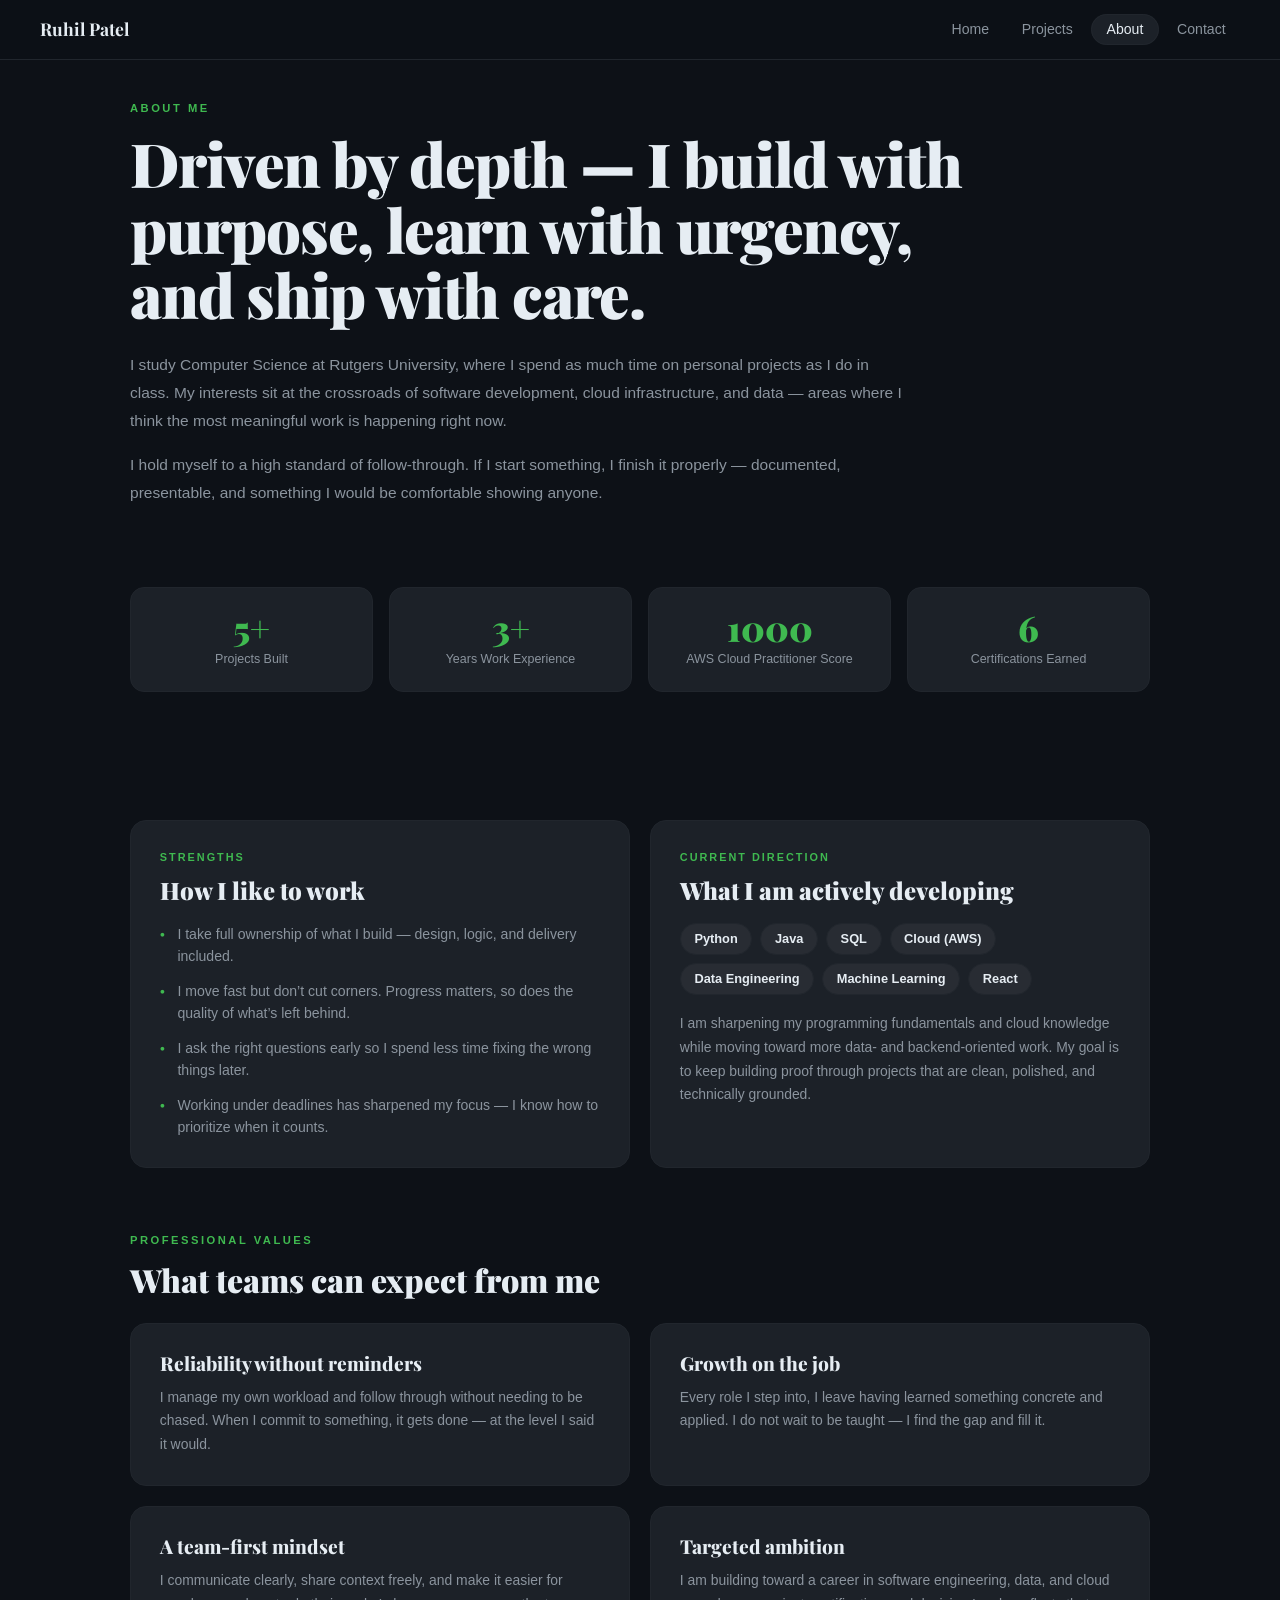
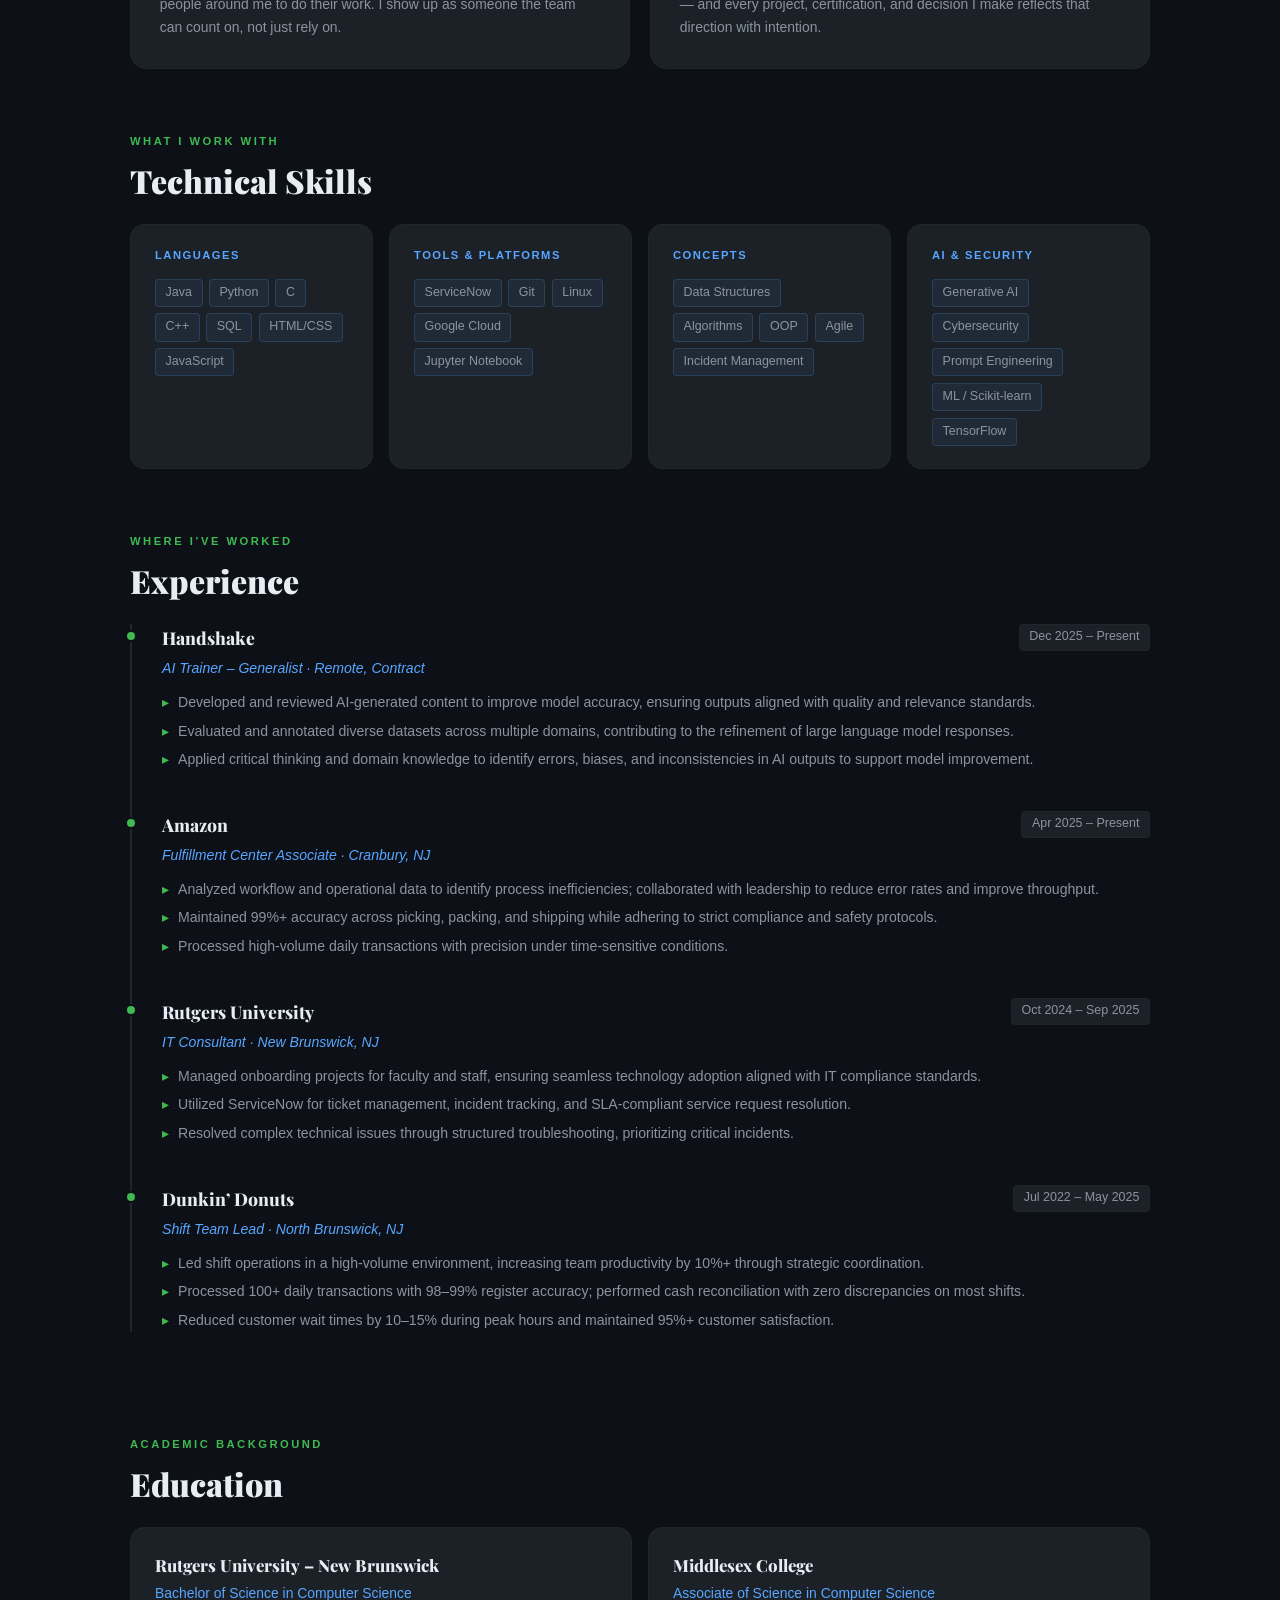
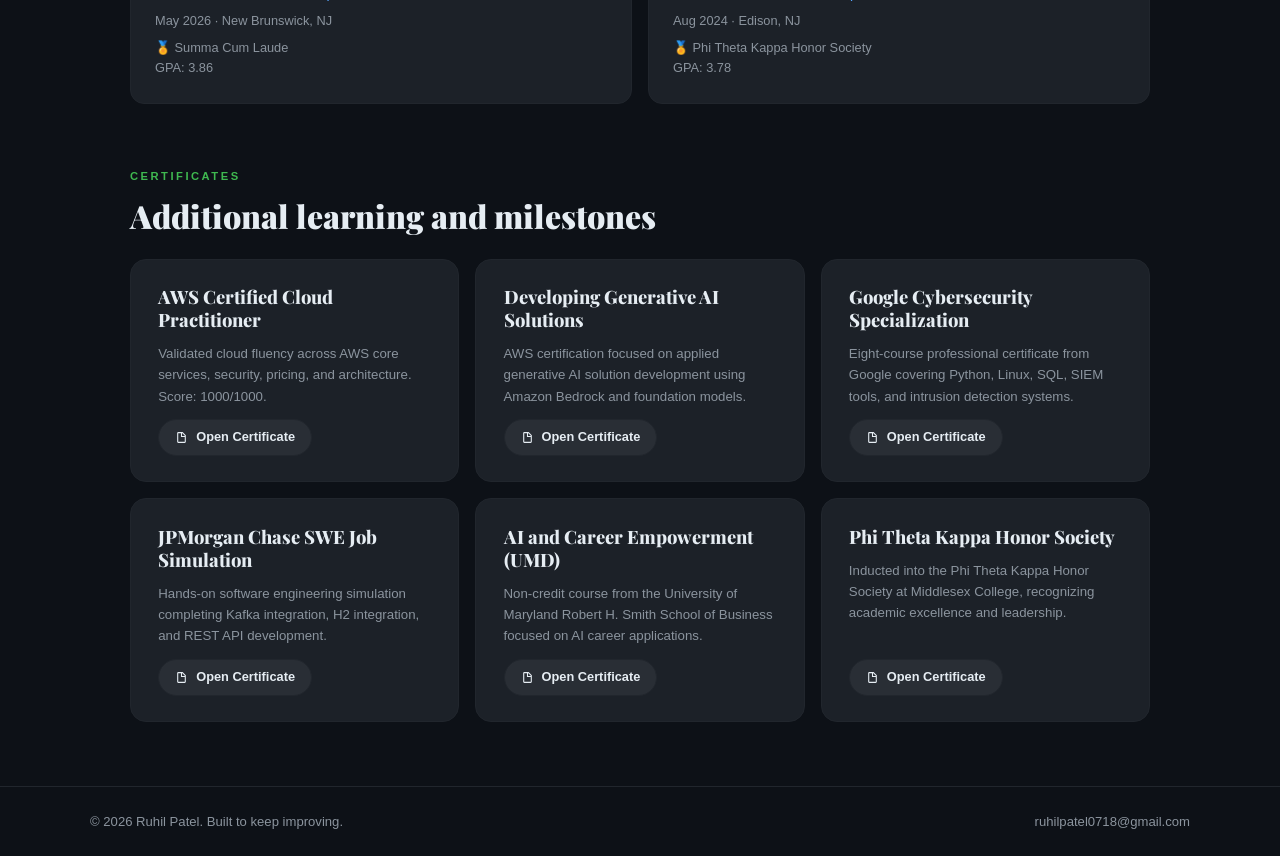
==== commit 005765af: "Edit Eduaction Updated graduation dates and added GPA for educational qualifications." ====
--- a/about.html
+++ b/about.html
@@ -321,13 +321,17 @@
       <div class="edu-card fade-in">
         <h3>Rutgers University – New Brunswick</h3>
         <div class="edu-degree">Bachelor of Science in Computer Science</div>
-        <div class="edu-meta">Sep 2024 – May 2026 · New Brunswick, NJ</div>
+        <div class="edu-meta">May 2026 · New Brunswick, NJ</div>
+        <div class="edu-meta" style="margin-top:0.4rem;">🏅 Summa Cum Laude</div>
+        <div class="edu-meta">GPA: 3.86</div>
+        
       </div>
       <div class="edu-card fade-in">
         <h3>Middlesex College</h3>
         <div class="edu-degree">Associate of Science in Computer Science</div>
-        <div class="edu-meta">Sep 2022 – Aug 2024 · Edison, NJ</div>
+        <div class="edu-meta">Aug 2024 · Edison, NJ</div>
         <div class="edu-meta" style="margin-top:0.4rem;">🏅 Phi Theta Kappa Honor Society</div>
+        <div class="edu-meta">GPA: 3.78</div>
       </div>
     </div>
   </div>
@@ -405,4 +409,4 @@
     document.querySelectorAll('.fade-in').forEach(el => observer.observe(el));
   </script>
 </body>
-</html>+</html>
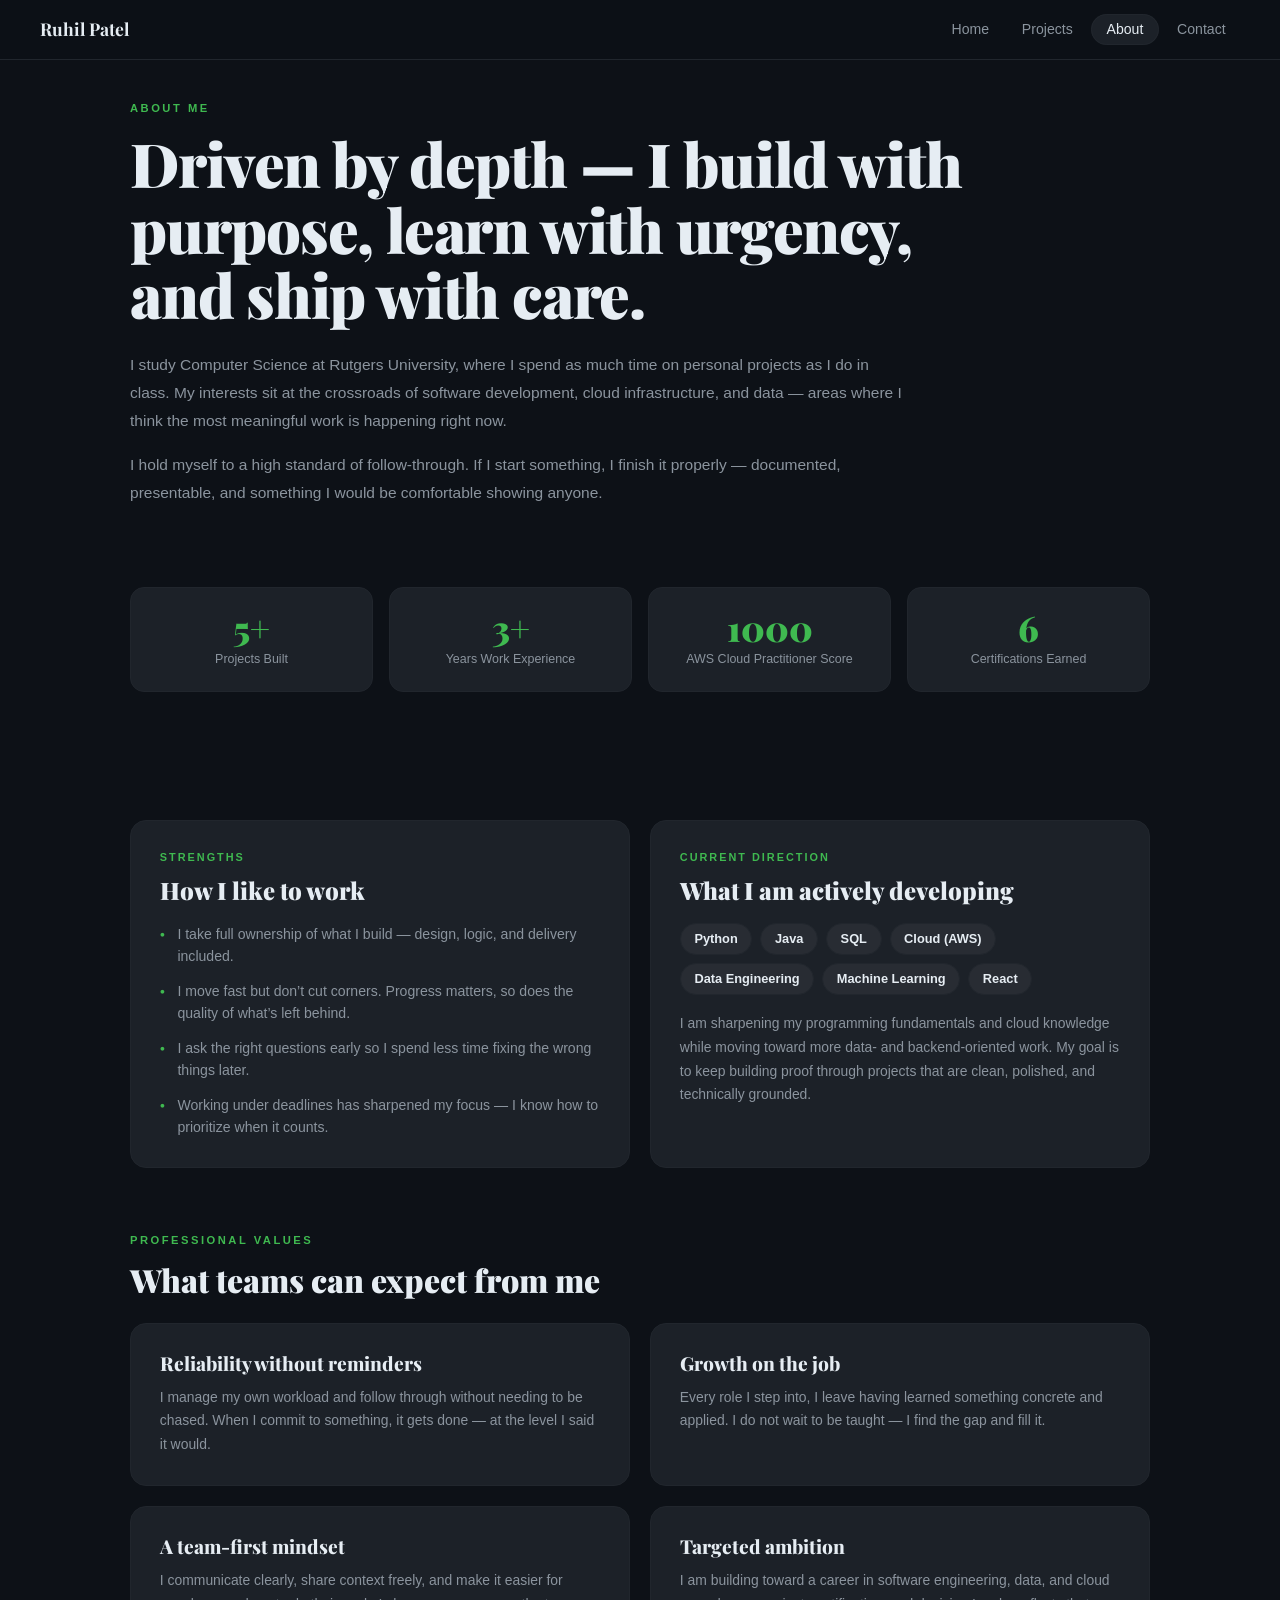
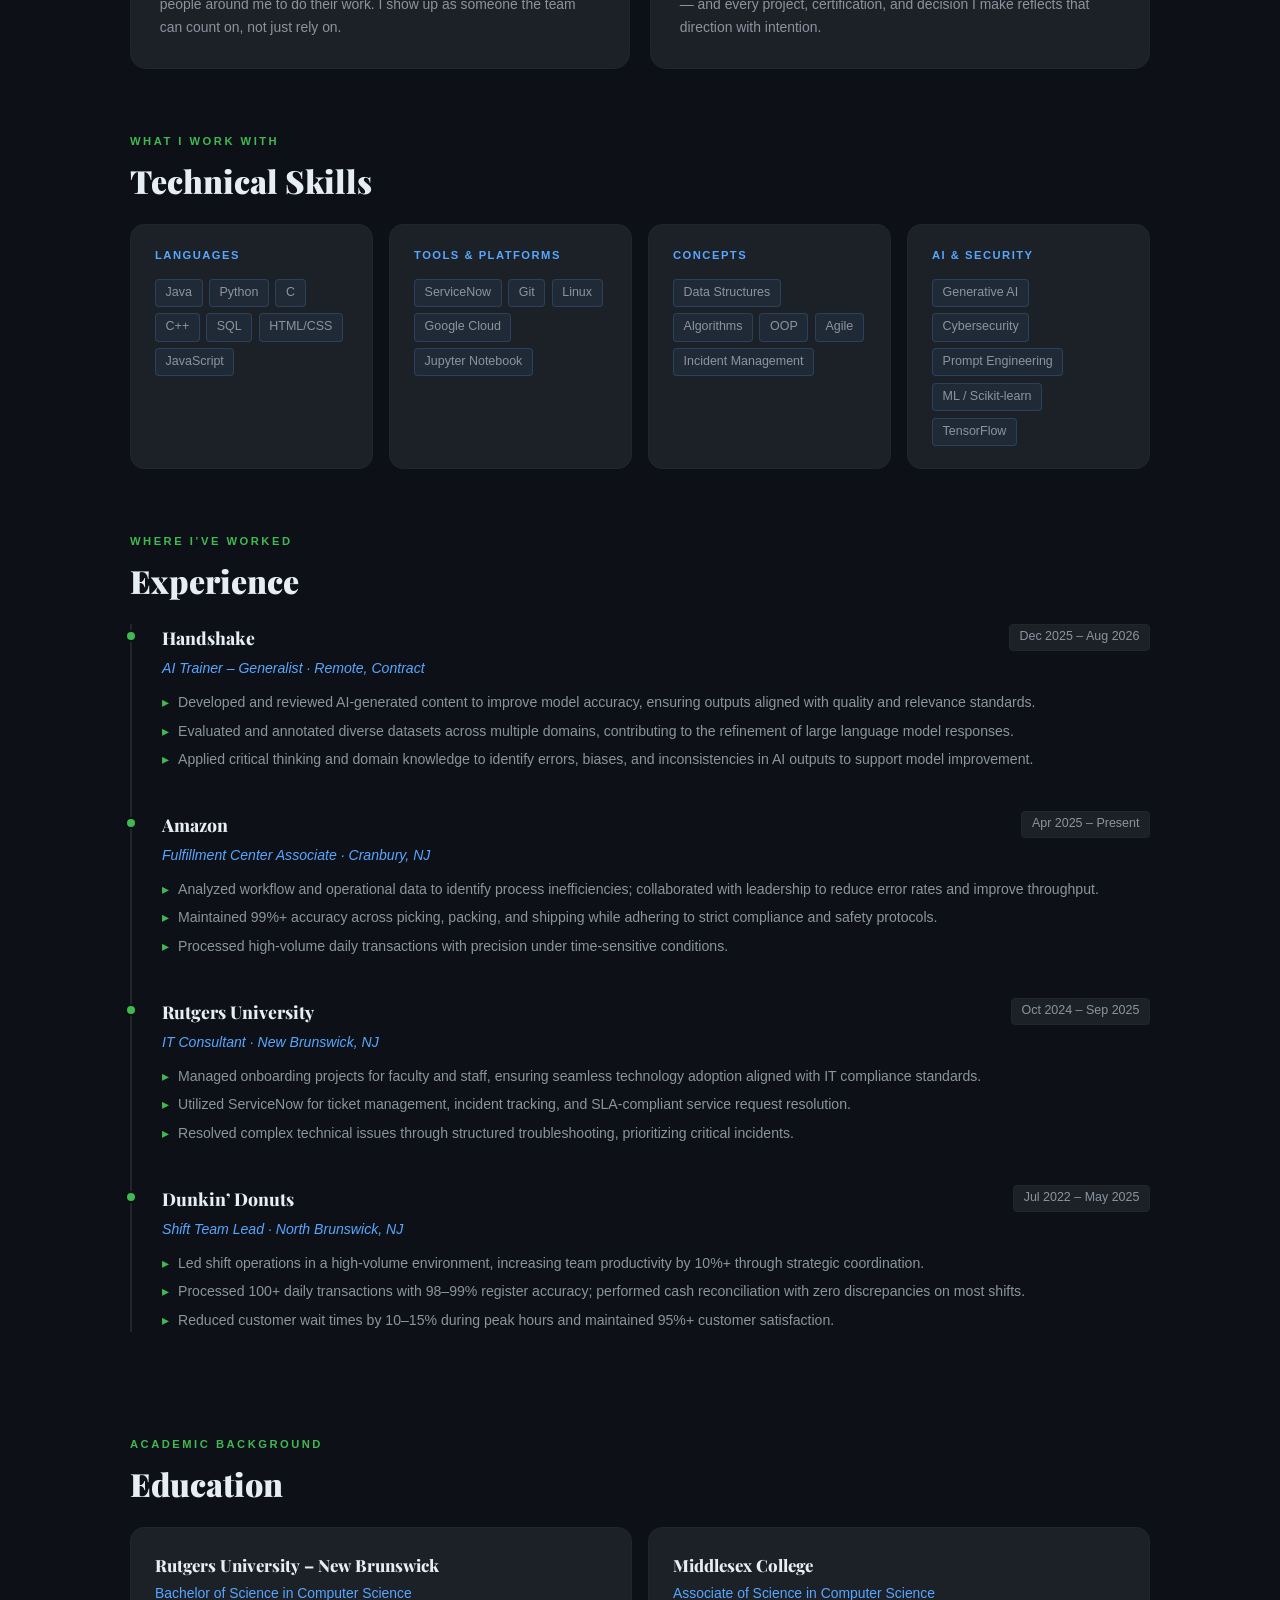
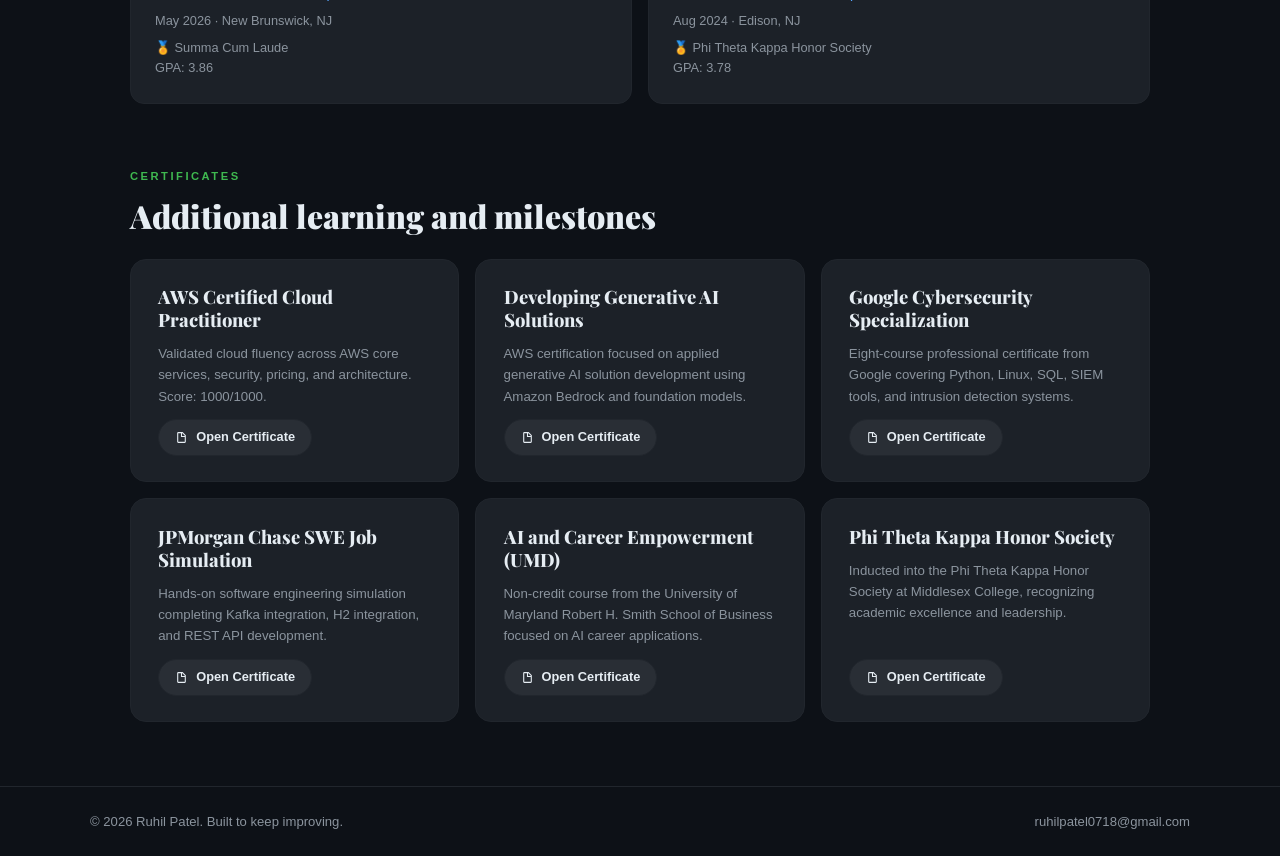
==== commit 3a32ce4a: "Update timeline date for Handshake role" ====
--- a/about.html
+++ b/about.html
@@ -262,7 +262,7 @@
         <div class="timeline-dot"></div>
         <div class="timeline-header">
           <span class="timeline-company">Handshake</span>
-          <span class="timeline-date">Dec 2025 – Present</span>
+          <span class="timeline-date">Dec 2025 – Aug 2026</span>
         </div>
         <div class="timeline-role">AI Trainer – Generalist · Remote, Contract</div>
         <ul class="timeline-bullets">
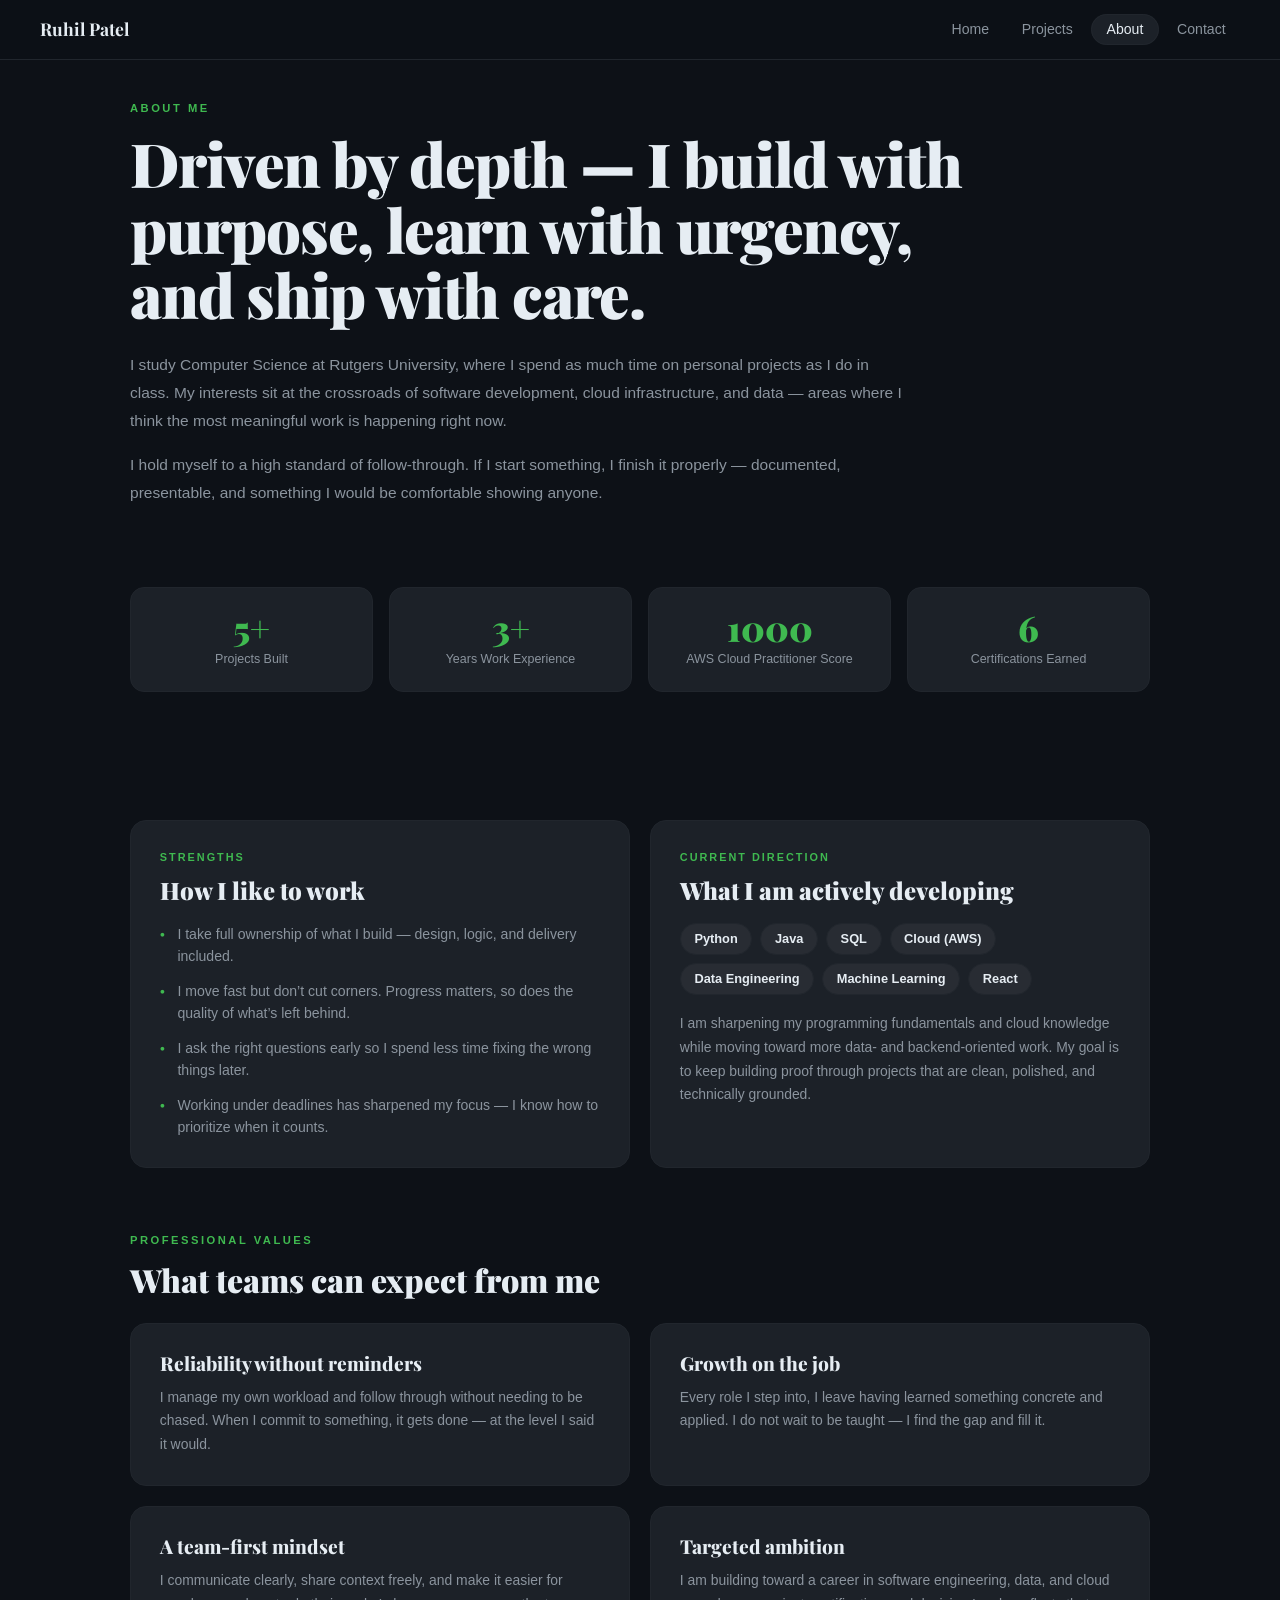
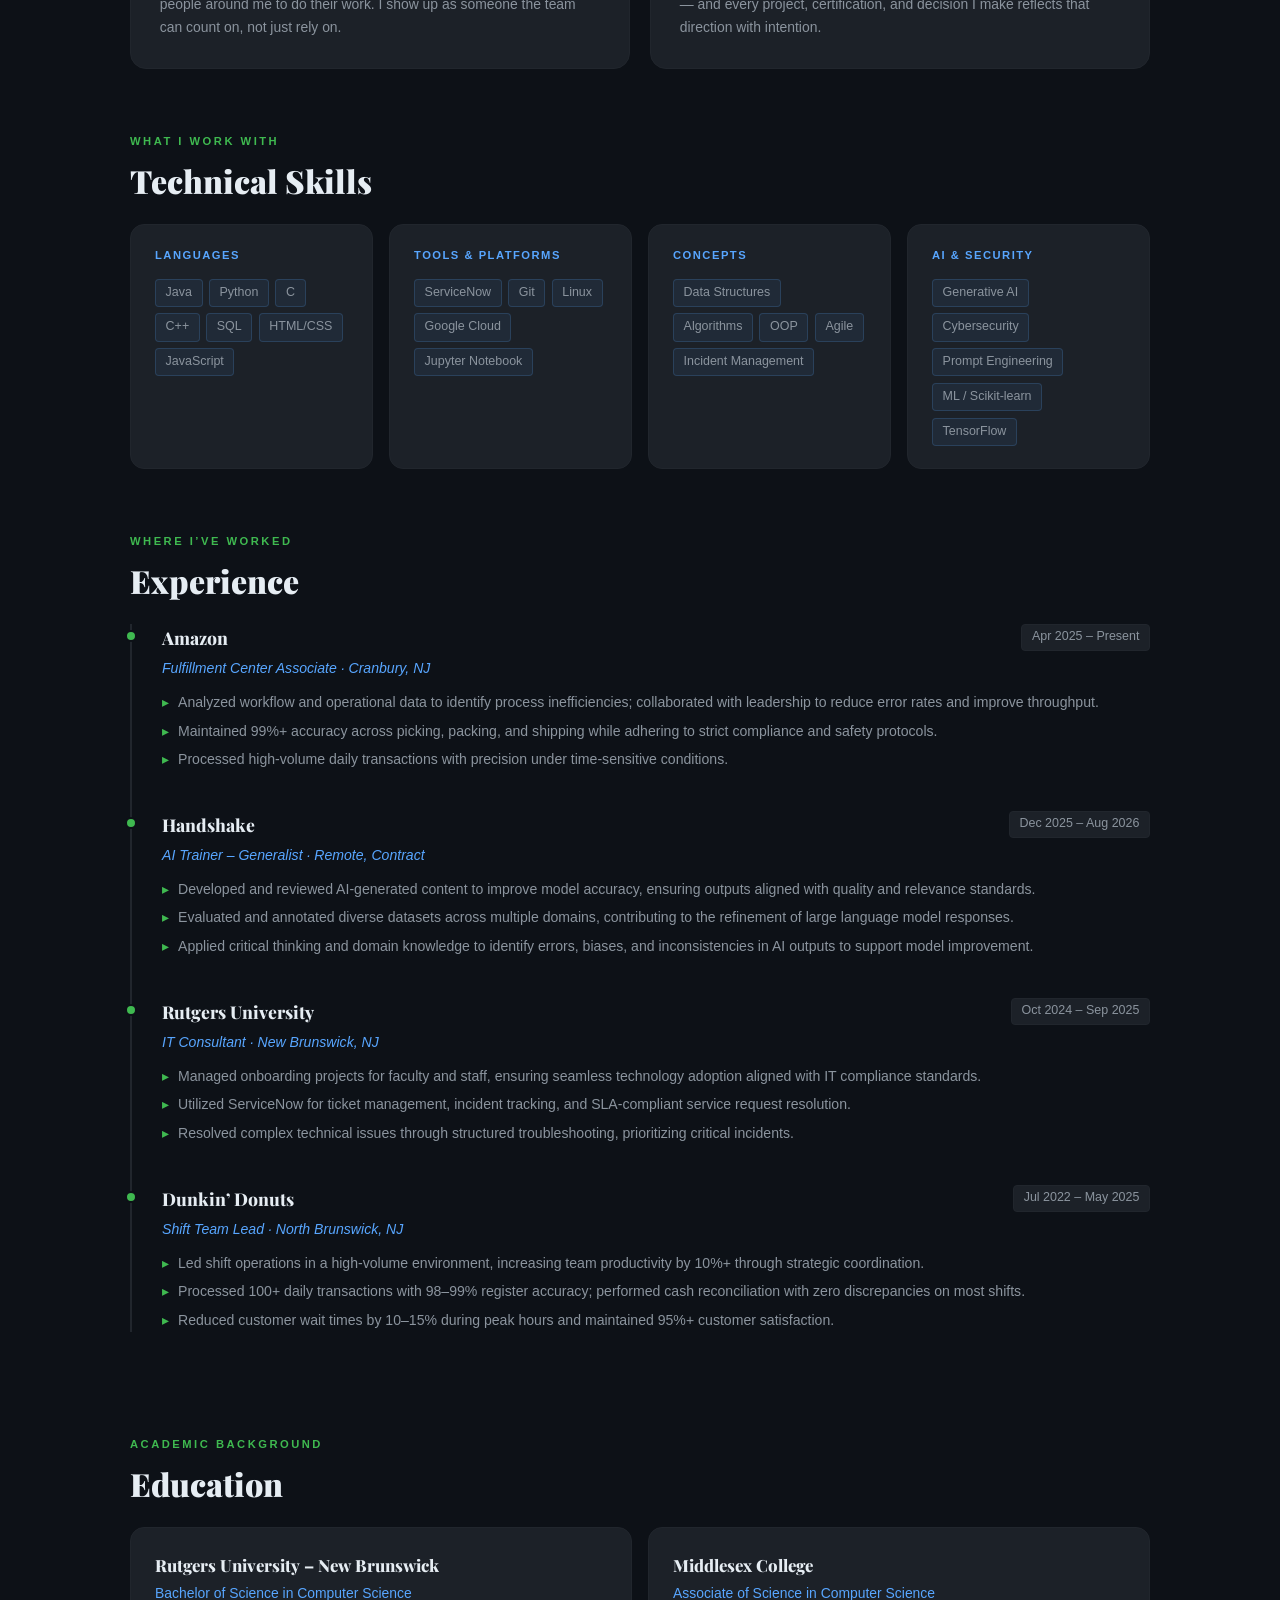
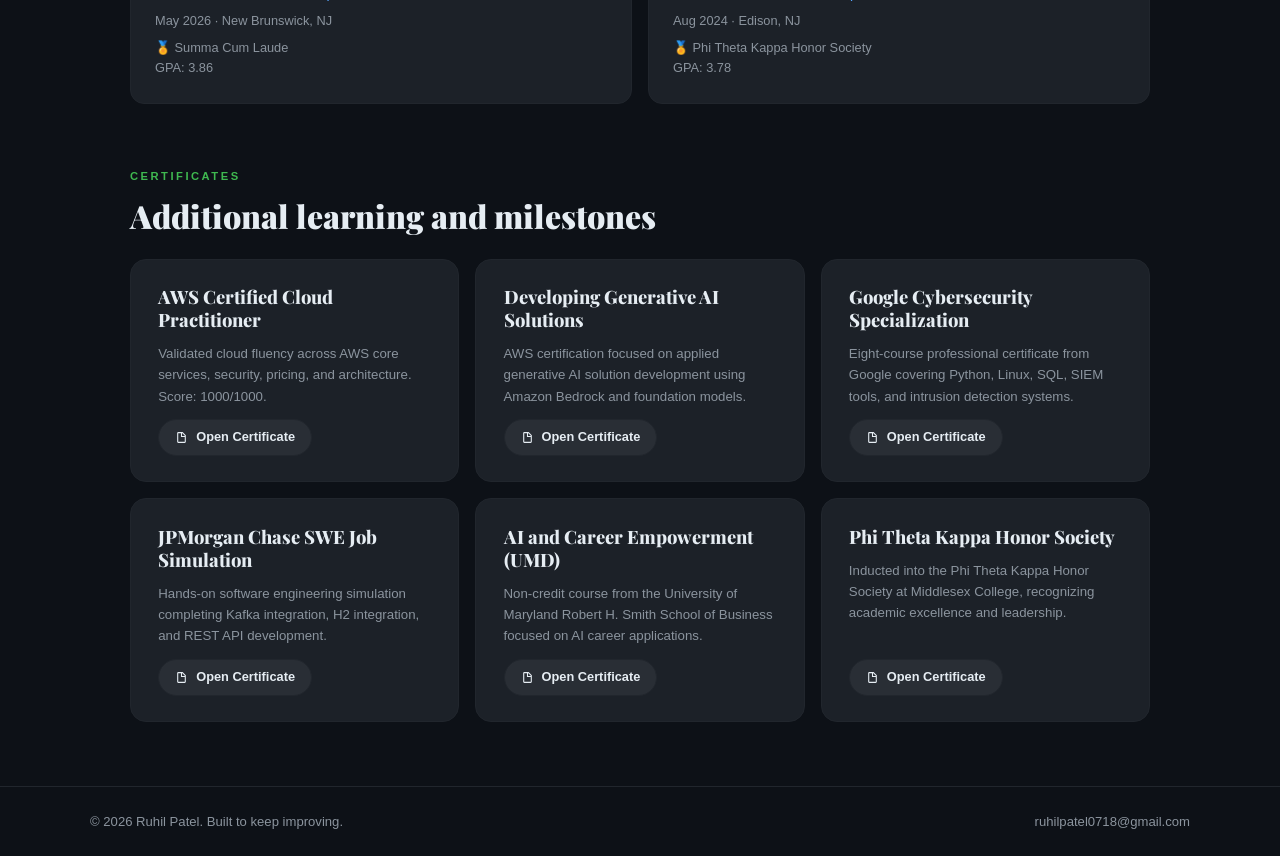
==== commit 034a22d3: "Refactor Handshake experience entry in timeline Removed duplicate experience entry for Handshake and" ====
--- a/about.html
+++ b/about.html
@@ -258,6 +258,19 @@
     <div class="section-label-sm">Where I&#8217;ve worked</div>
     <h2 class="section-header">Experience</h2>
     <div class="timeline">
+            <div class="timeline-item fade-in">
+        <div class="timeline-dot"></div>
+        <div class="timeline-header">
+          <span class="timeline-company">Amazon</span>
+          <span class="timeline-date">Apr 2025 – Present</span>
+        </div>
+        <div class="timeline-role">Fulfillment Center Associate · Cranbury, NJ</div>
+        <ul class="timeline-bullets">
+          <li>Analyzed workflow and operational data to identify process inefficiencies; collaborated with leadership to reduce error rates and improve throughput.</li>
+          <li>Maintained 99%+ accuracy across picking, packing, and shipping while adhering to strict compliance and safety protocols.</li>
+          <li>Processed high-volume daily transactions with precision under time-sensitive conditions.</li>
+        </ul>
+      </div>
       <div class="timeline-item fade-in">
         <div class="timeline-dot"></div>
         <div class="timeline-header">
@@ -269,19 +282,6 @@
           <li>Developed and reviewed AI-generated content to improve model accuracy, ensuring outputs aligned with quality and relevance standards.</li>
           <li>Evaluated and annotated diverse datasets across multiple domains, contributing to the refinement of large language model responses.</li>
           <li>Applied critical thinking and domain knowledge to identify errors, biases, and inconsistencies in AI outputs to support model improvement.</li>
-        </ul>
-      </div>
-            <div class="timeline-item fade-in">
-        <div class="timeline-dot"></div>
-        <div class="timeline-header">
-          <span class="timeline-company">Amazon</span>
-          <span class="timeline-date">Apr 2025 – Present</span>
-        </div>
-        <div class="timeline-role">Fulfillment Center Associate · Cranbury, NJ</div>
-        <ul class="timeline-bullets">
-          <li>Analyzed workflow and operational data to identify process inefficiencies; collaborated with leadership to reduce error rates and improve throughput.</li>
-          <li>Maintained 99%+ accuracy across picking, packing, and shipping while adhering to strict compliance and safety protocols.</li>
-          <li>Processed high-volume daily transactions with precision under time-sensitive conditions.</li>
         </ul>
       </div>
       <div class="timeline-item fade-in">
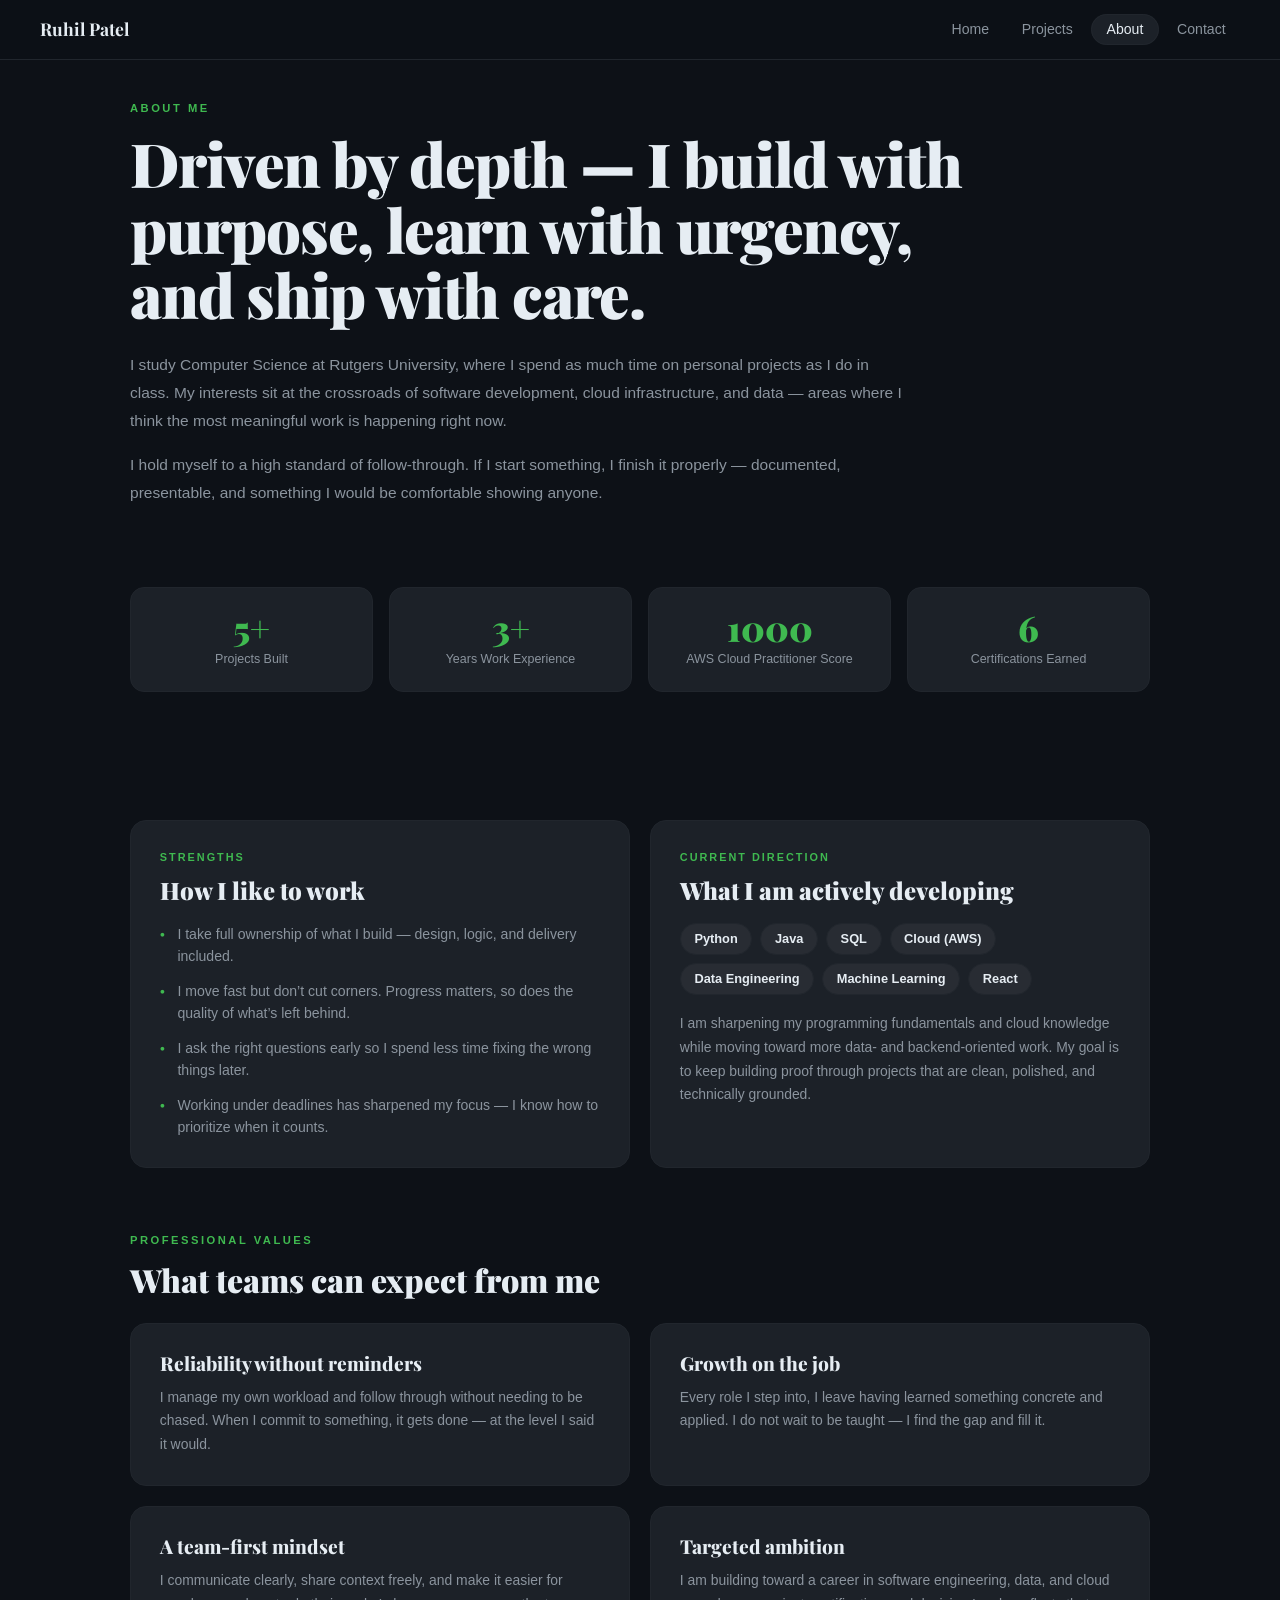
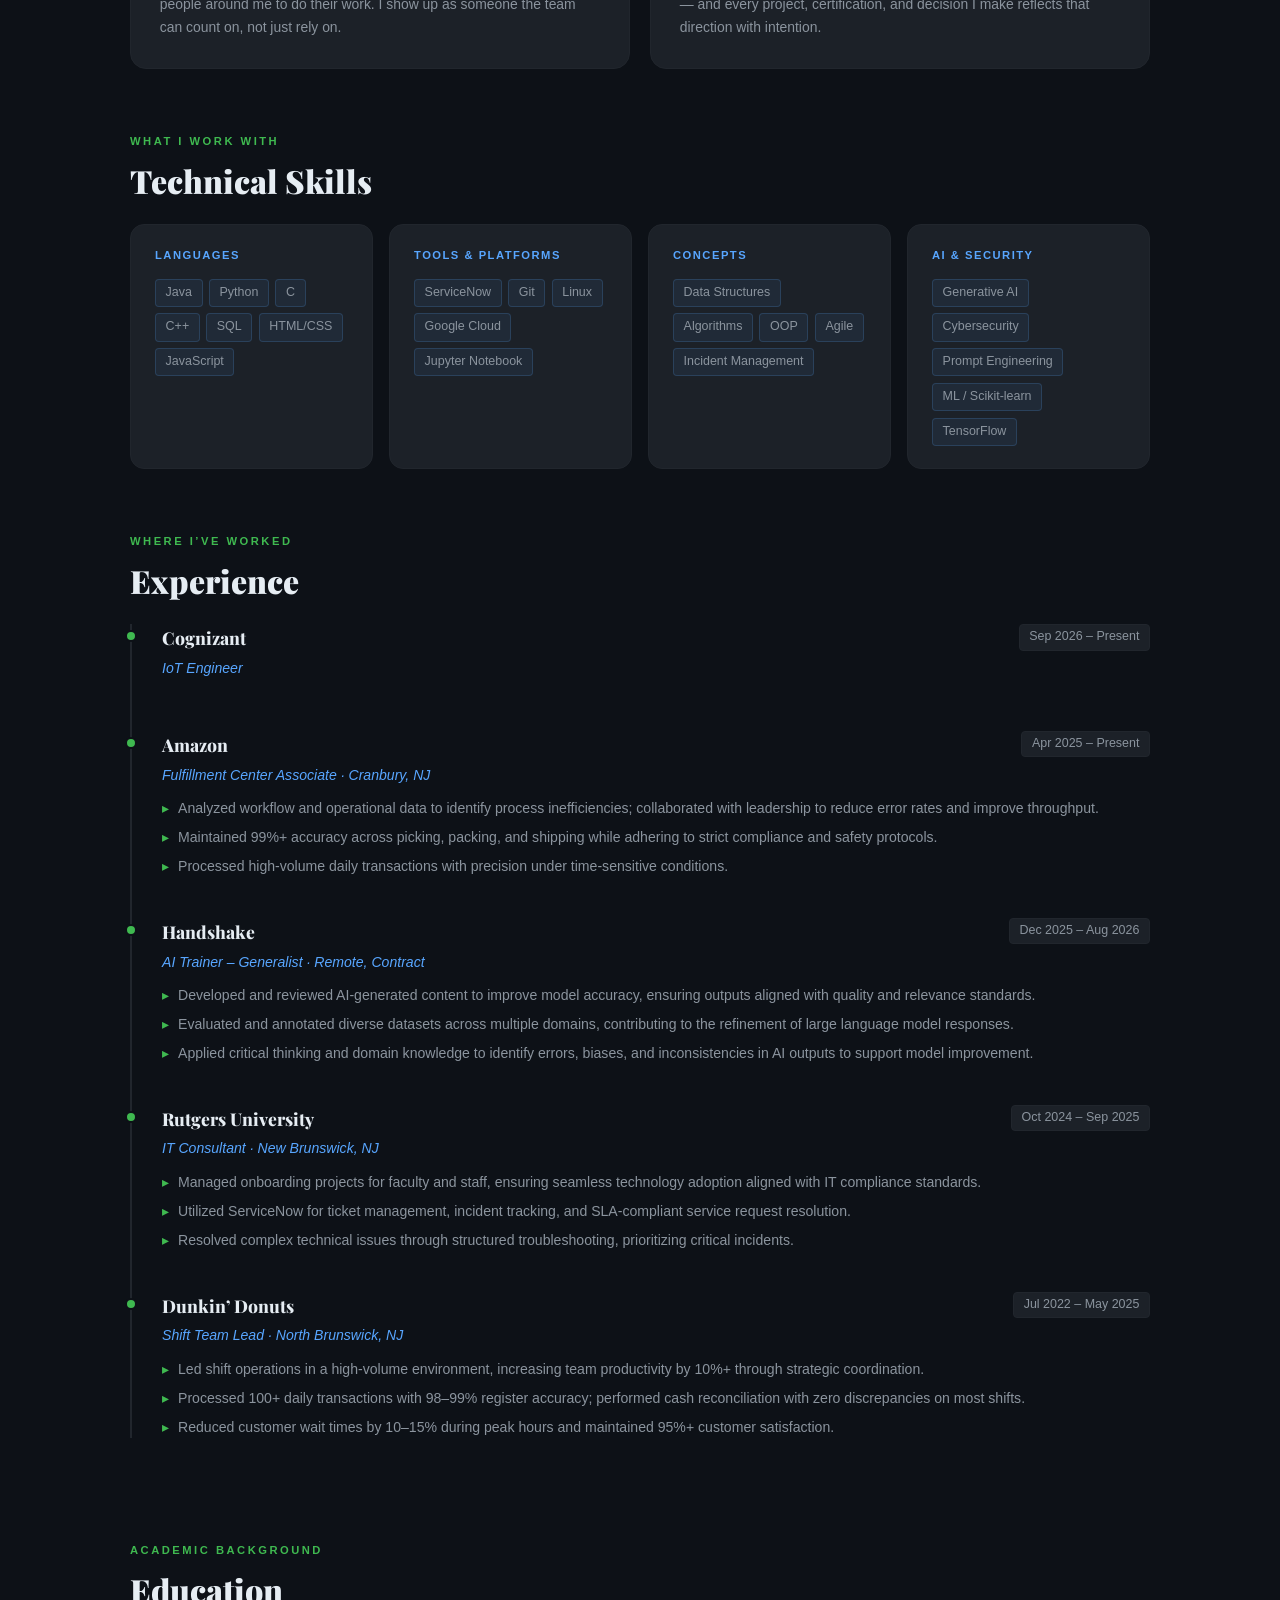
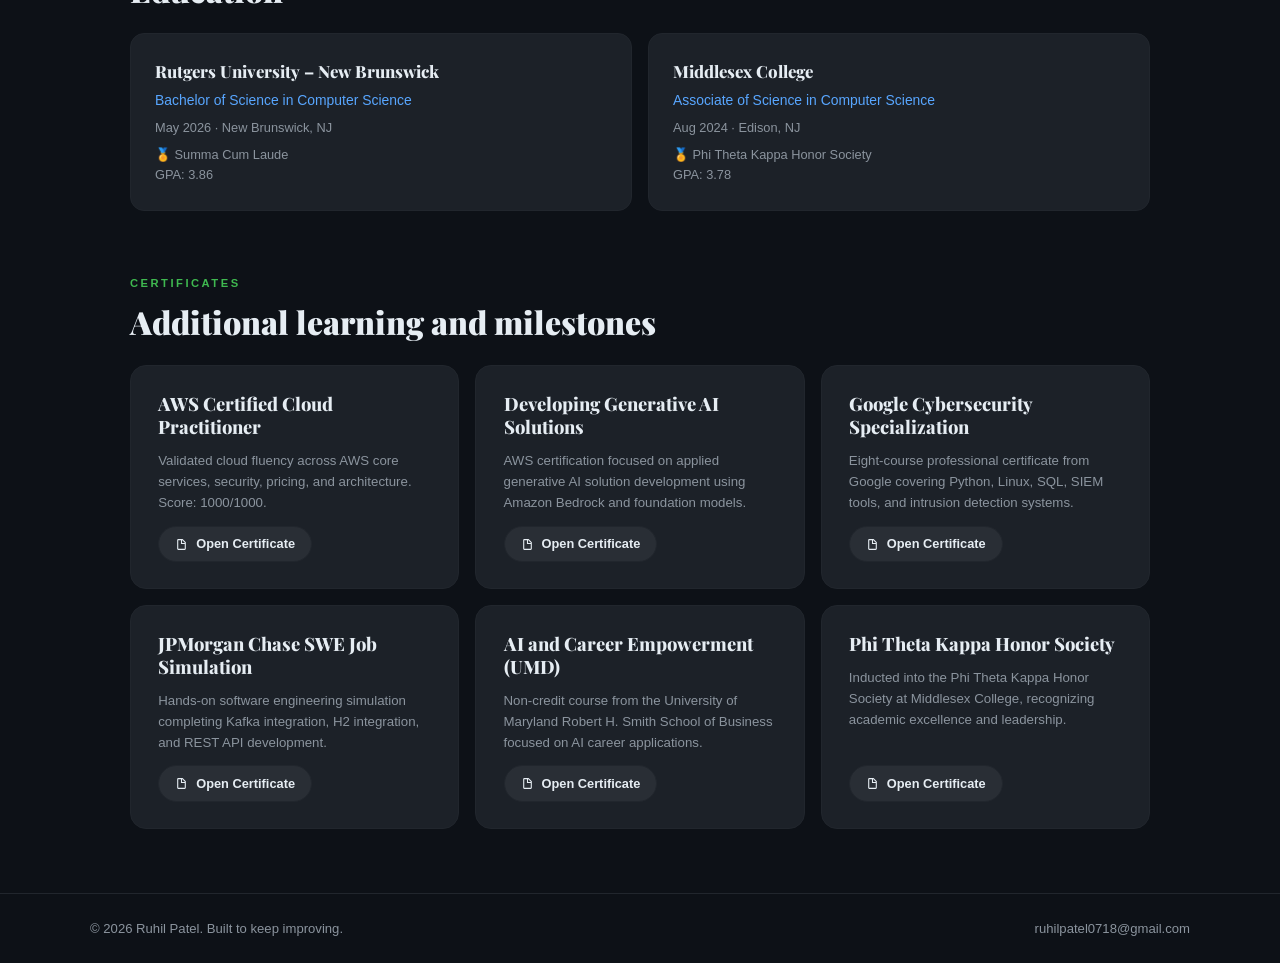
==== commit 64cd2bcf: "Add Cognizant experience to timeline Added a new timeline item for Cognizant experience." ====
--- a/about.html
+++ b/about.html
@@ -258,6 +258,16 @@
     <div class="section-label-sm">Where I&#8217;ve worked</div>
     <h2 class="section-header">Experience</h2>
     <div class="timeline">
+      <div class="timeline-item fade-in">
+        <div class="timeline-dot"></div>
+        <div class="timeline-header">
+          <span class="timeline-company">Cognizant</span>
+          <span class="timeline-date">Sep 2026 – Present</span>
+        </div>
+        <div class="timeline-role">IoT Engineer</div>
+        <ul class="timeline-bullets">
+        </ul>
+      </div>
             <div class="timeline-item fade-in">
         <div class="timeline-dot"></div>
         <div class="timeline-header">
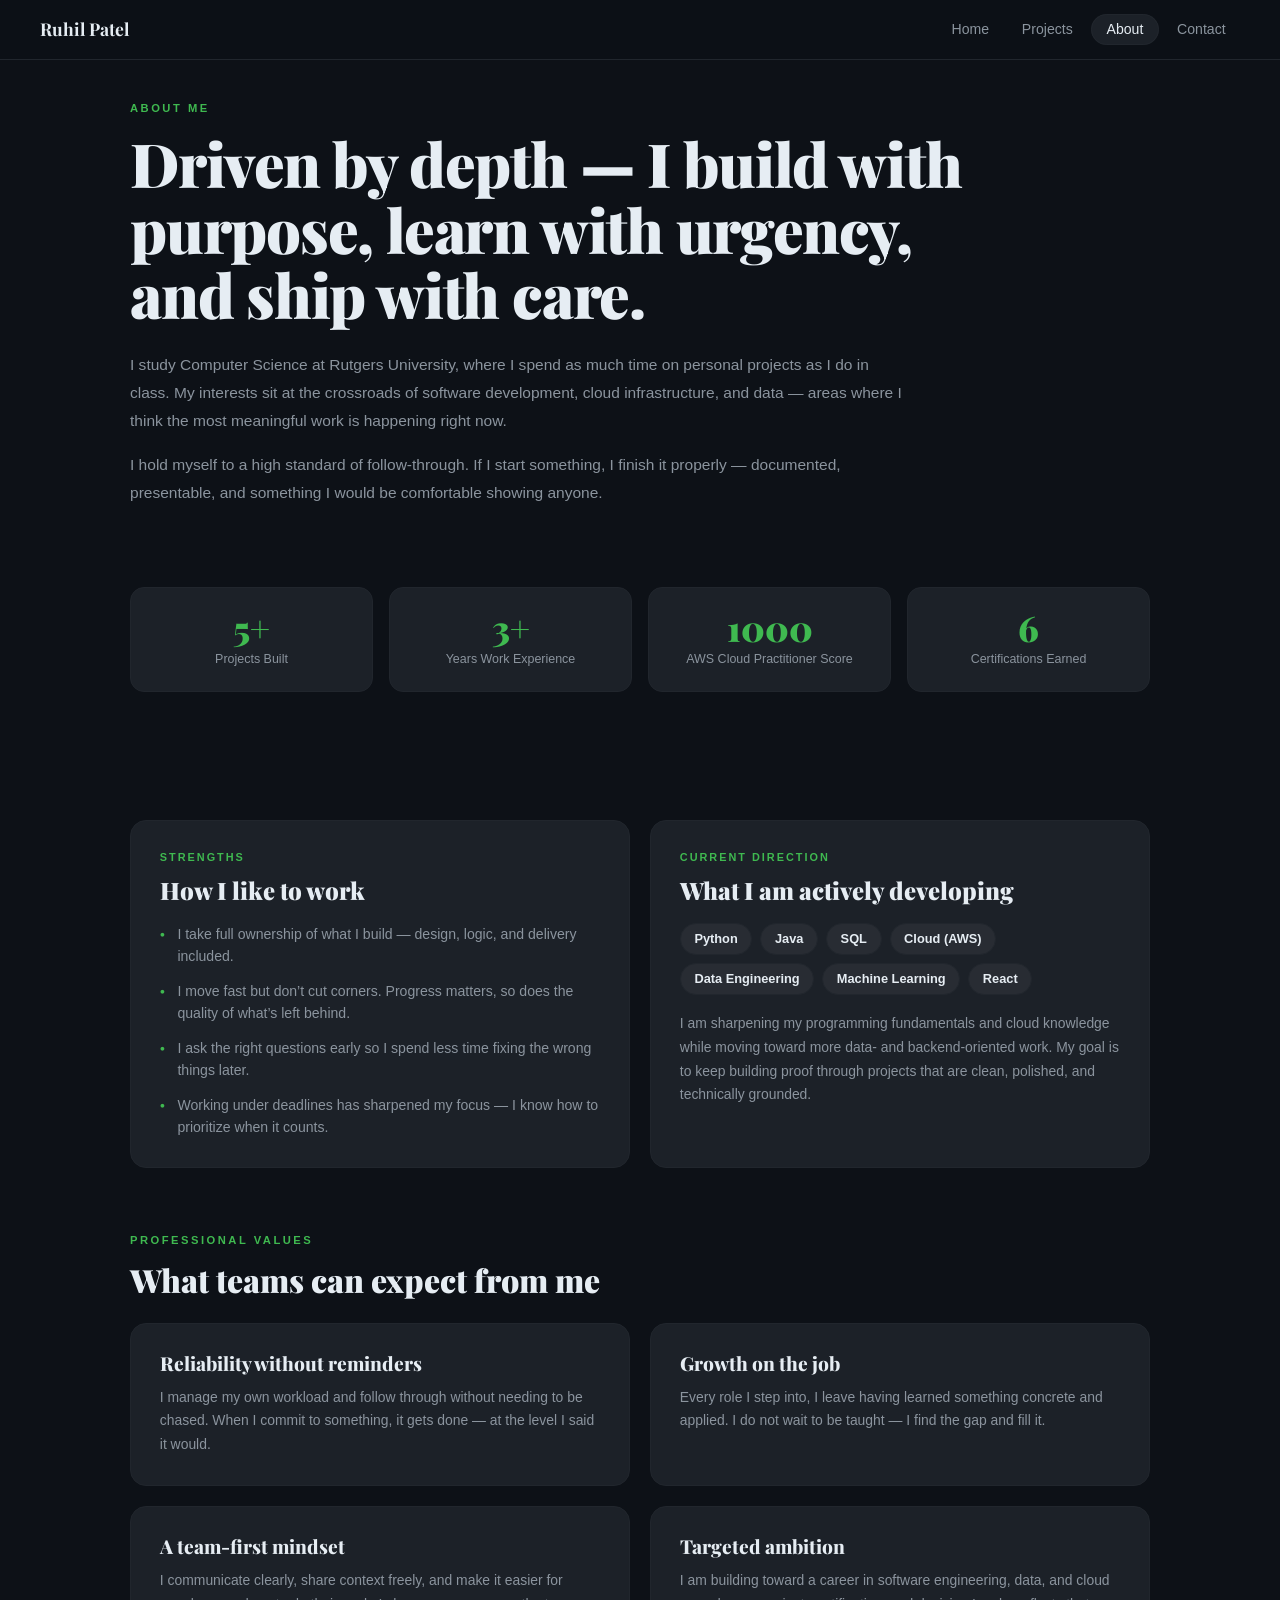
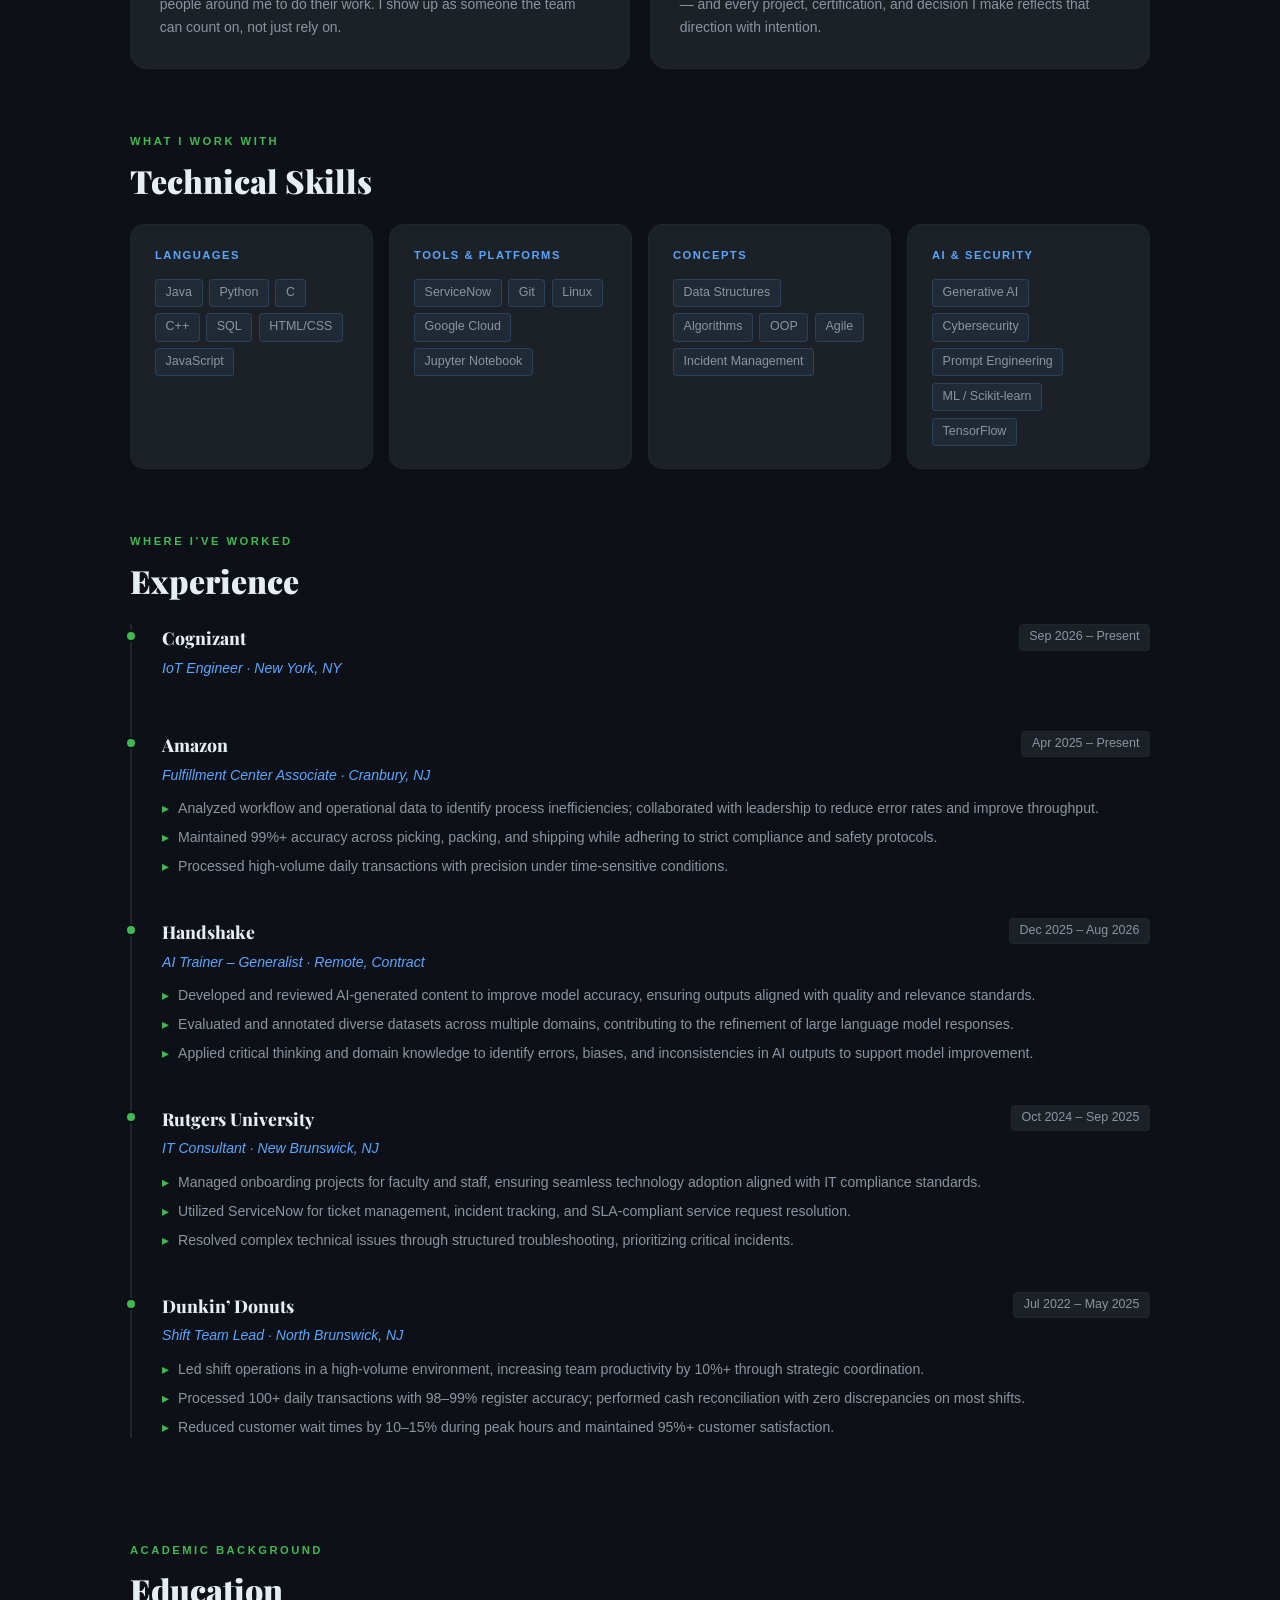
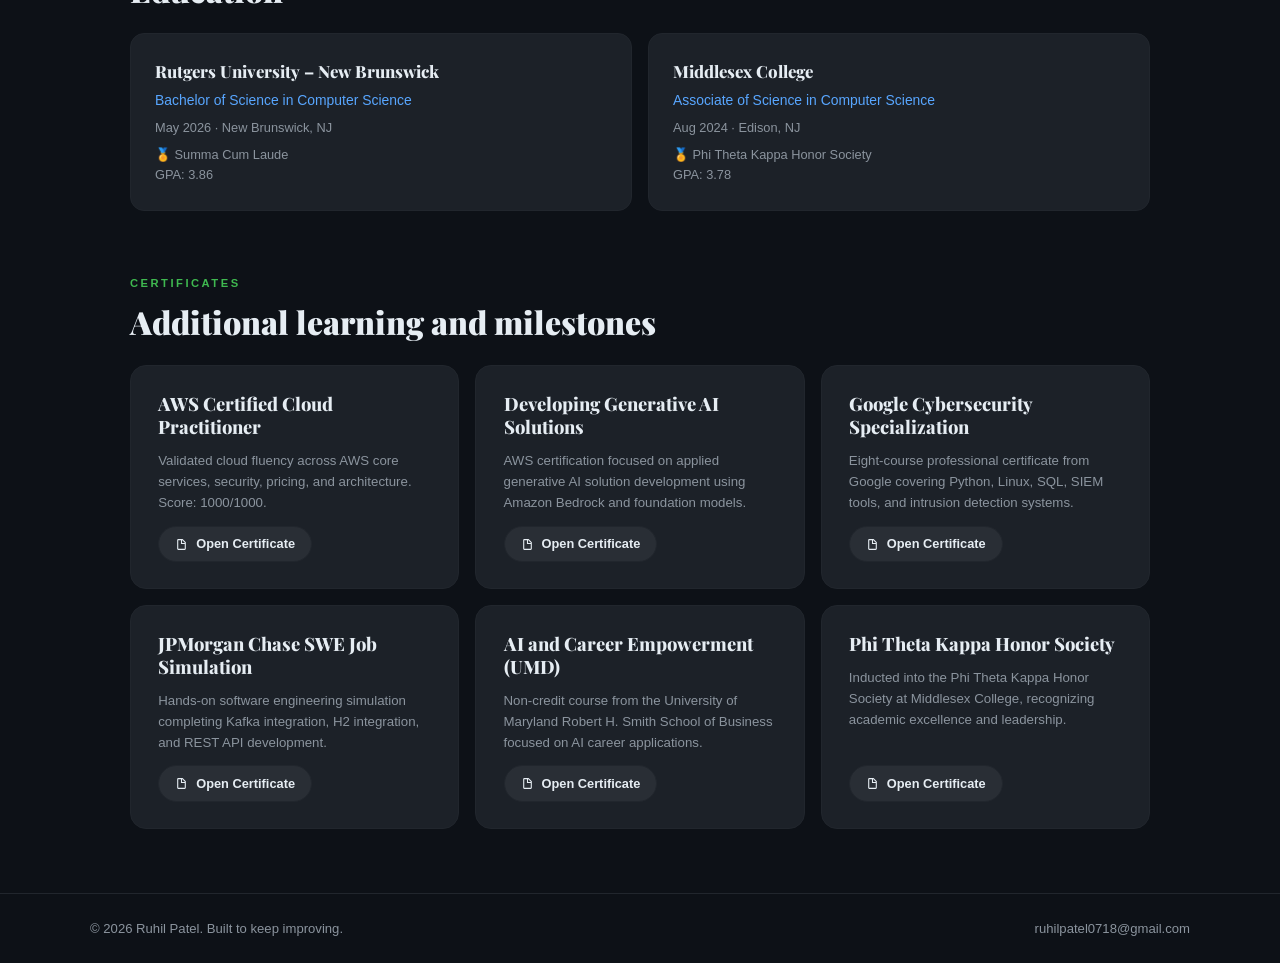
==== commit b824e0f2: "Add location to IoT Engineer role in about.html" ====
--- a/about.html
+++ b/about.html
@@ -264,7 +264,7 @@
           <span class="timeline-company">Cognizant</span>
           <span class="timeline-date">Sep 2026 – Present</span>
         </div>
-        <div class="timeline-role">IoT Engineer</div>
+        <div class="timeline-role">IoT Engineer · New York, NY</div>
         <ul class="timeline-bullets">
         </ul>
       </div>
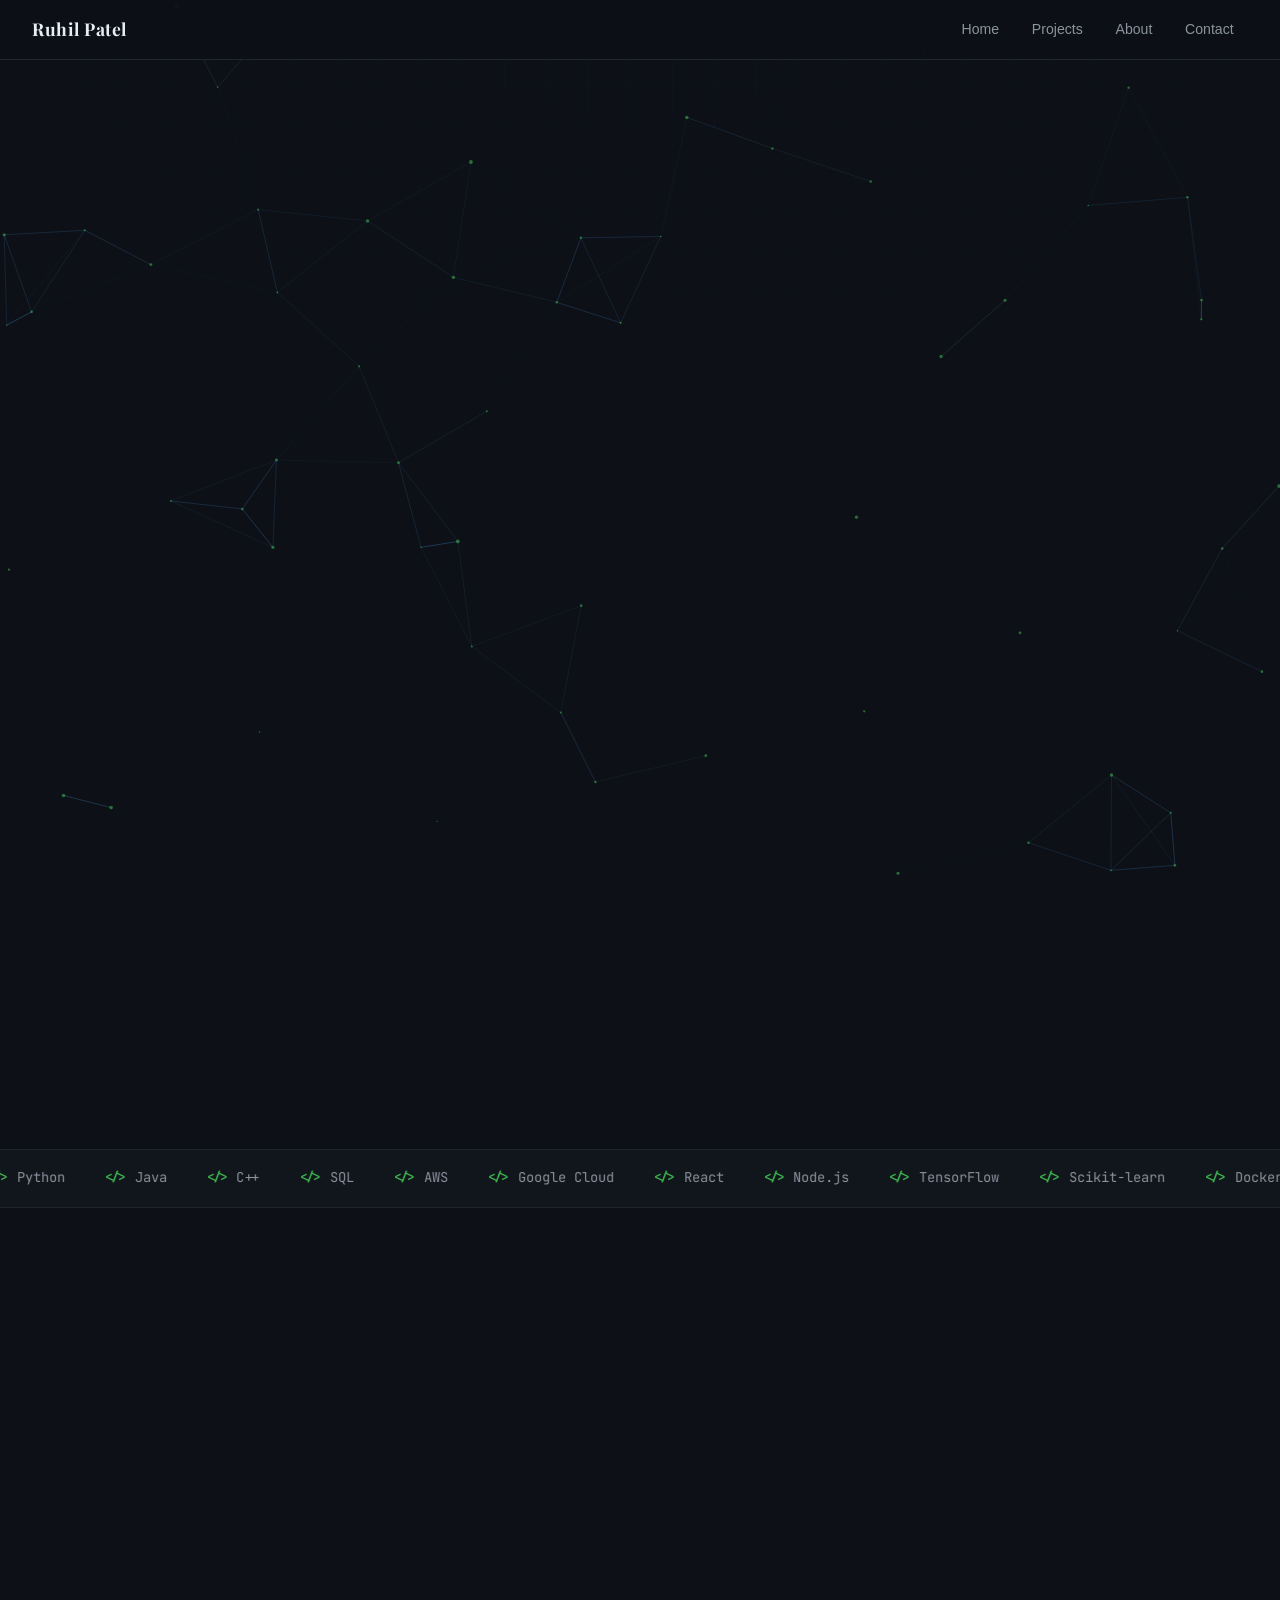
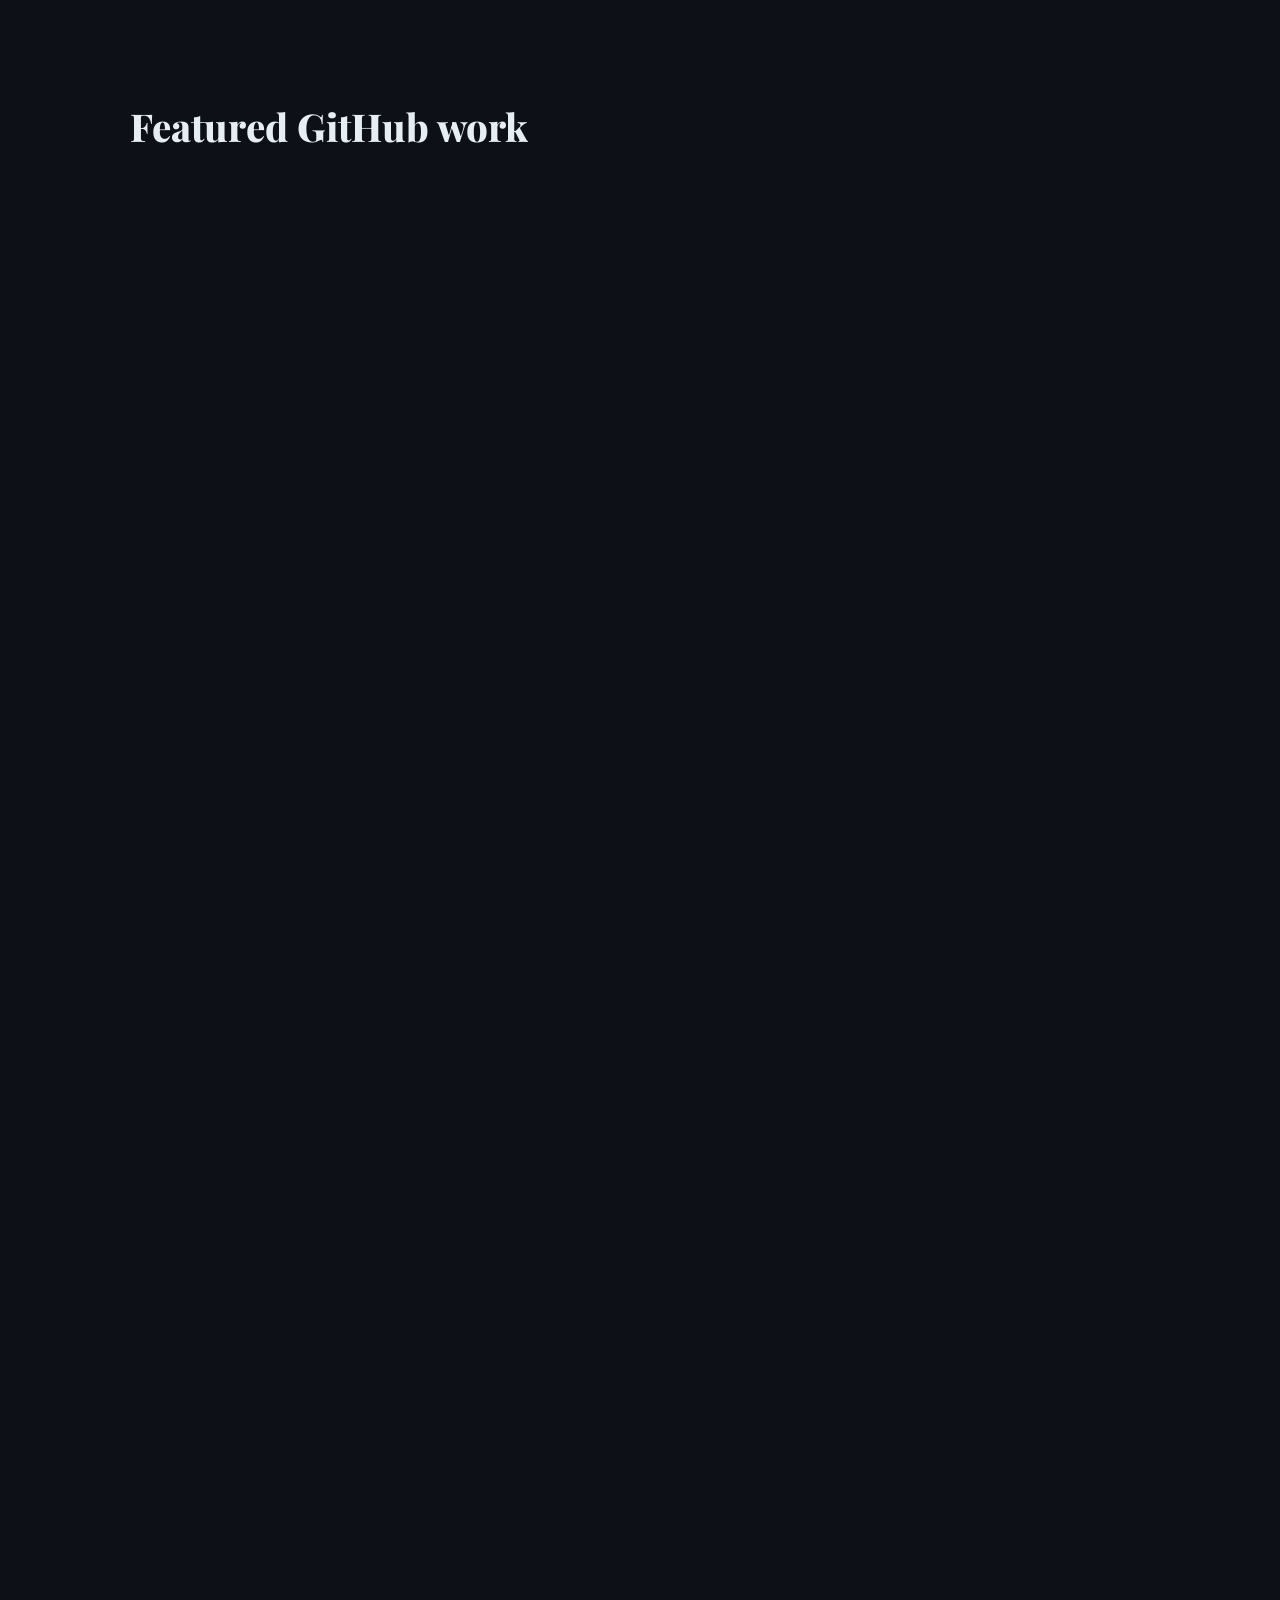
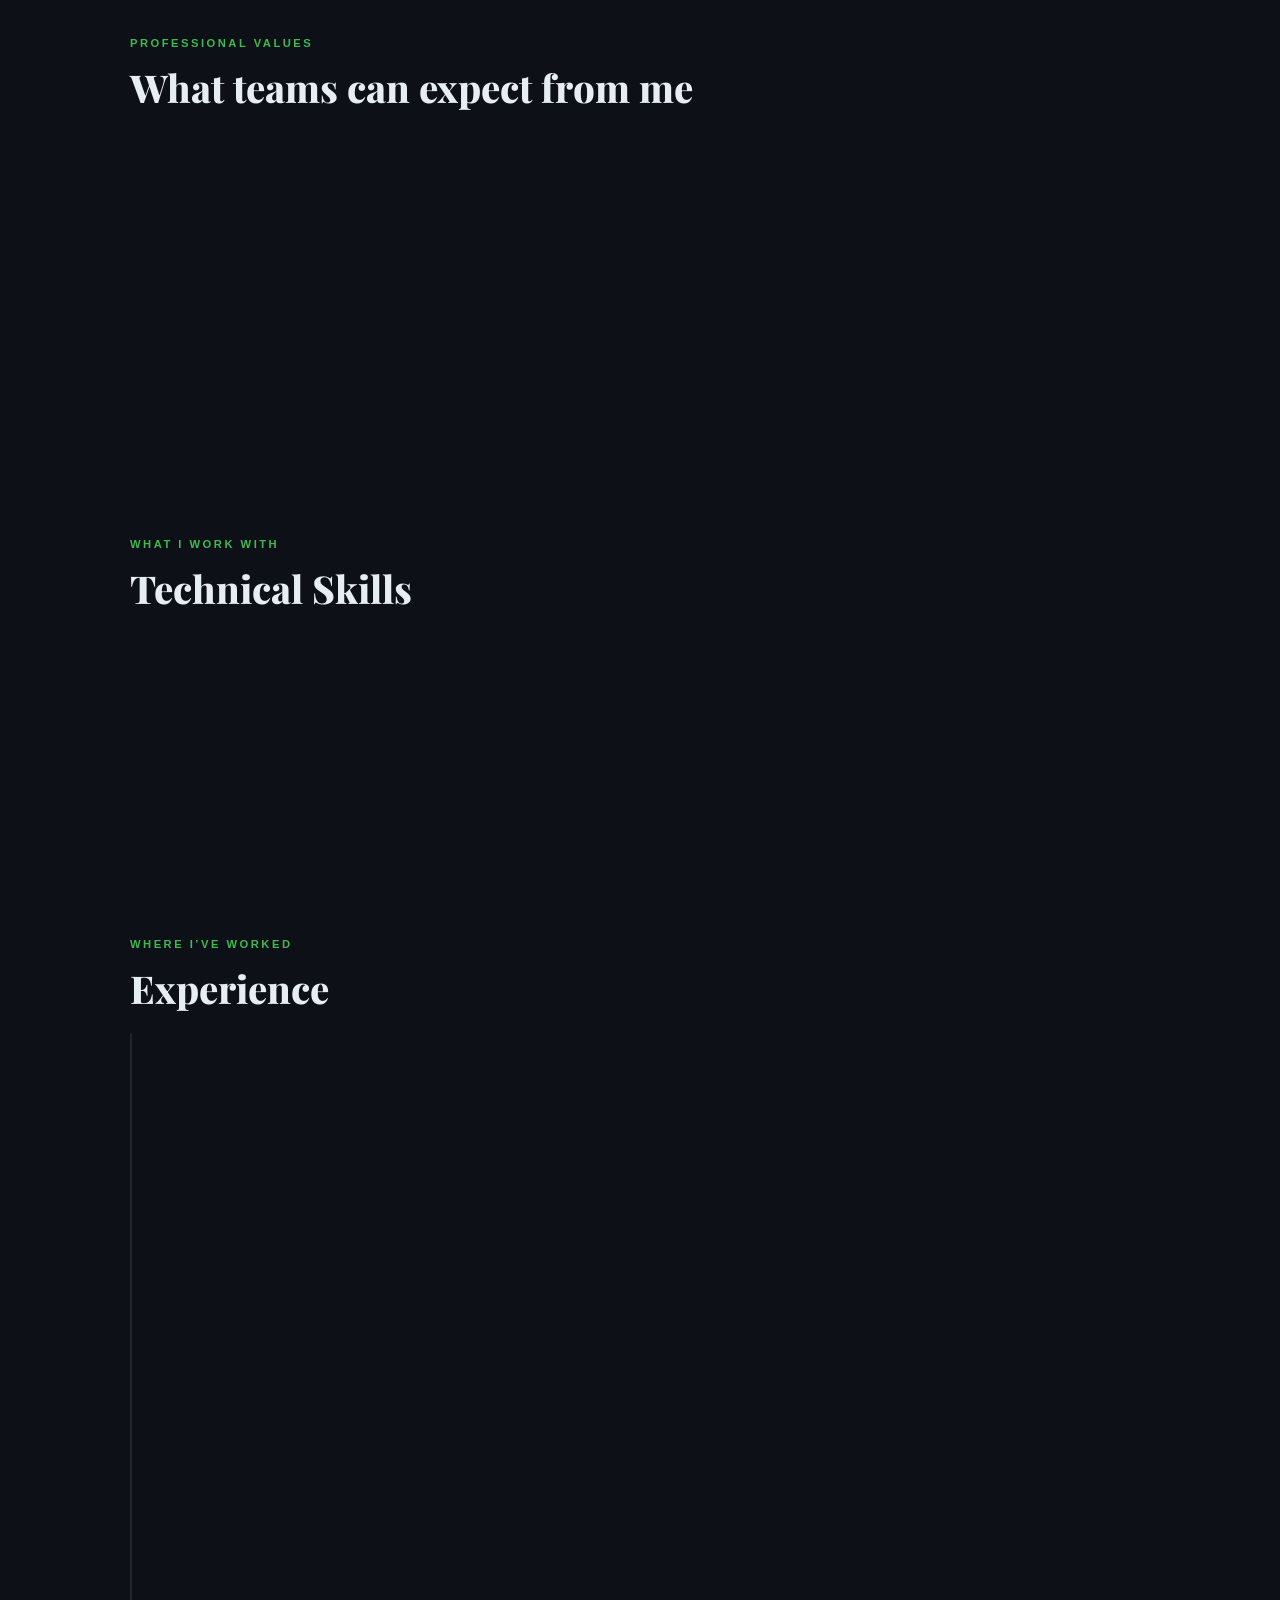
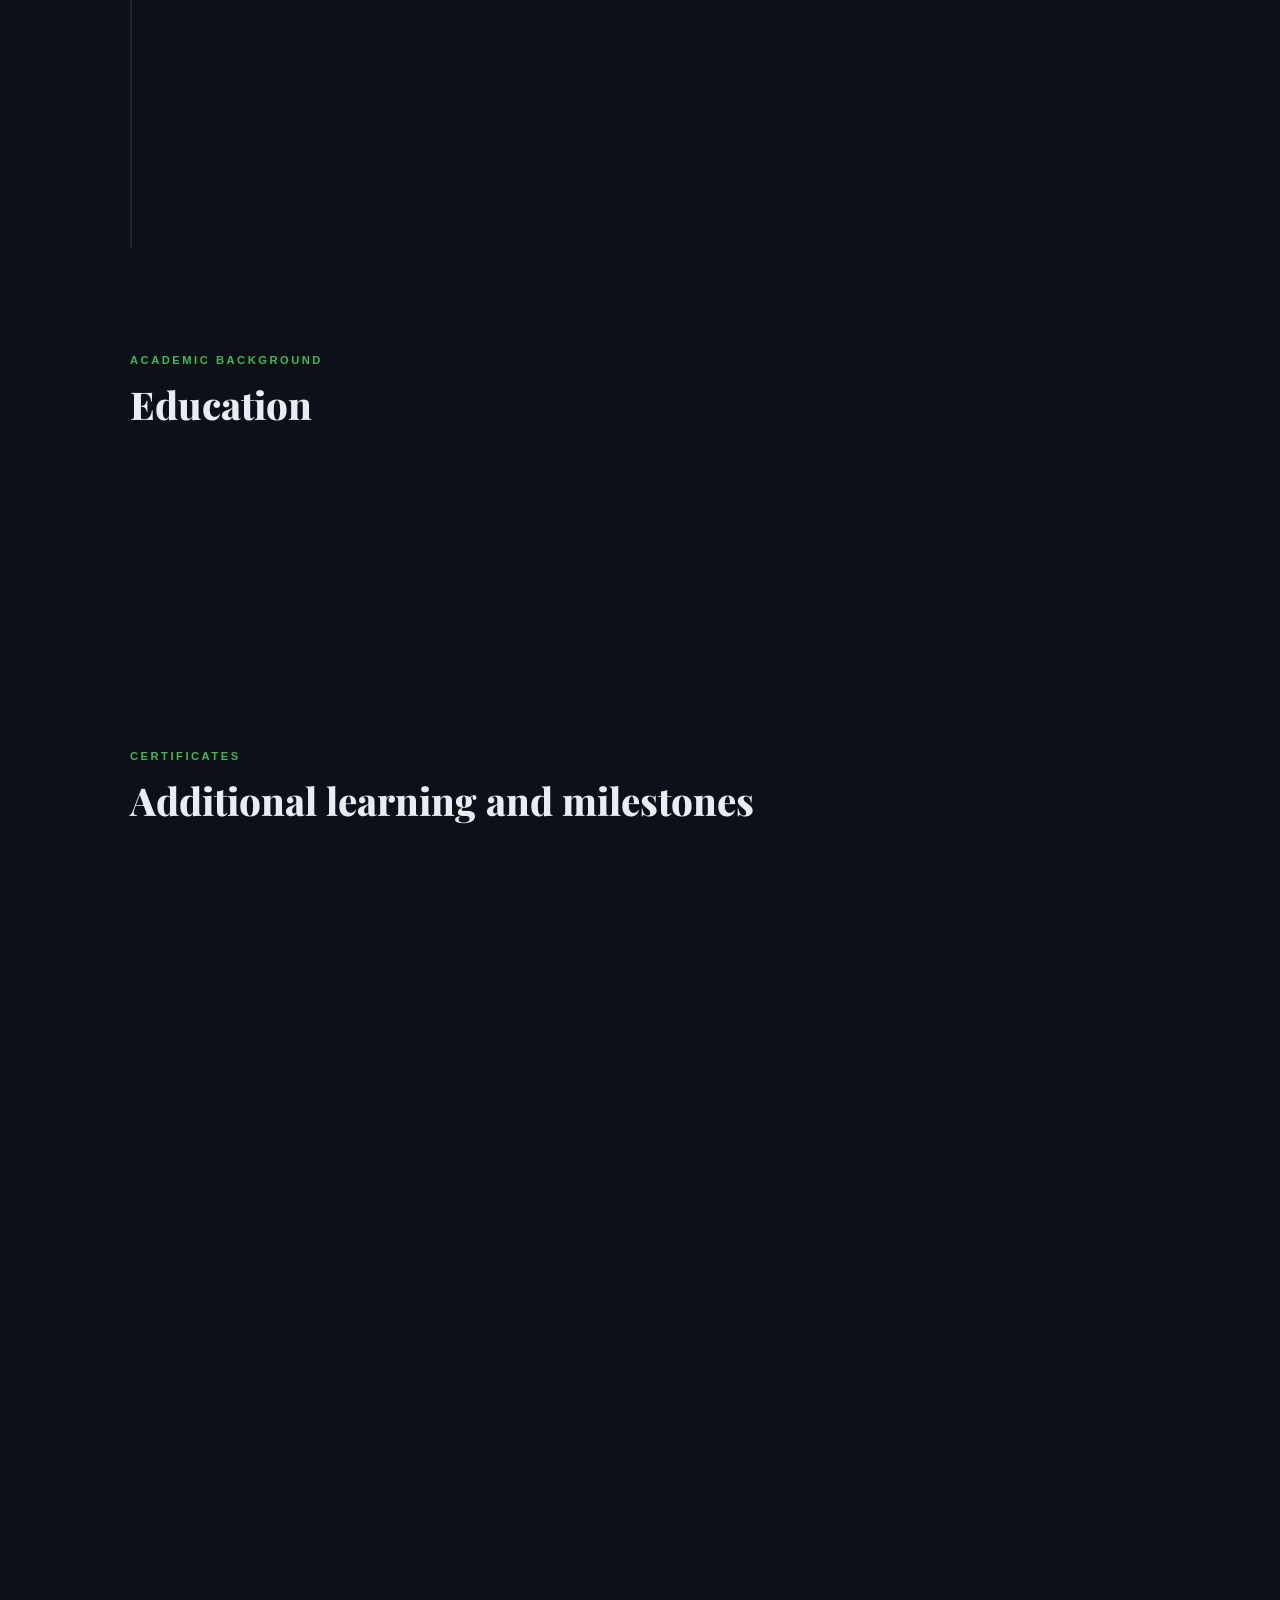
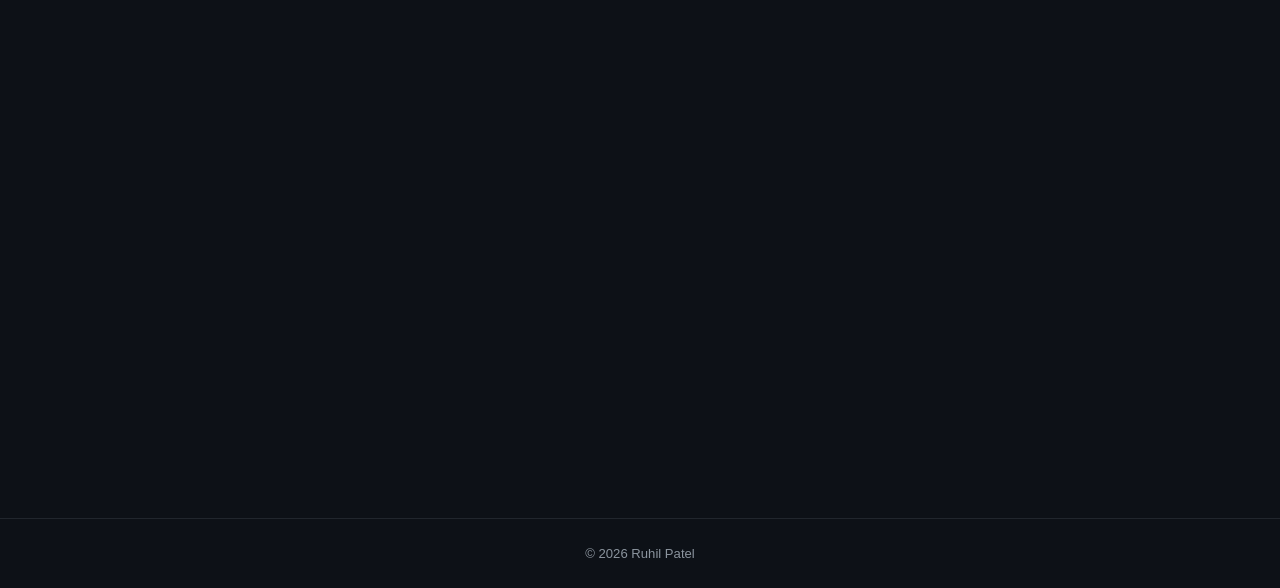
==== commit 75e596ec: "Redesign as single-page tech portfolio, fix LinkedIn preview - Consolidate Home/Projects/About/Conta" ====
--- a/about.html
+++ b/about.html
@@ -2,421 +2,11 @@
 <html lang="en">
 <head>
   <meta charset="UTF-8" />
-  <meta name="viewport" content="width=device-width, initial-scale=1.0" />
-  <title>Ruhil Patel – About</title>
-  <link rel="preconnect" href="https://fonts.googleapis.com">
-  <link rel="preconnect" href="https://fonts.gstatic.com" crossorigin>
-  <link href="https://fonts.googleapis.com/css2?family=Playfair+Display:wght@700;800;900&display=swap" rel="stylesheet">
-  <style>
-
-    :root {
-      --bg: #0d1117; --surface: #161b22; --border: #21262d;
-      --accent: #58a6ff; --accent2: #3fb950; --gold: #e3a008;
-      --text: #e6edf3; --muted: #8b949e; --card: #1c2128;
-    }
-    * { margin: 0; padding: 0; box-sizing: border-box; }
-    html { scroll-behavior: smooth; }
-    body { font-family: -apple-system, BlinkMacSystemFont, 'Segoe UI', Roboto, sans-serif; background: var(--bg); color: var(--text); line-height: 1.6; }
-    
-
-    nav { position: fixed; top: 0; left: 0; right: 0; z-index: 100; background: rgba(13,17,23,0.9); backdrop-filter: blur(12px); border-bottom: 1px solid var(--border); display: flex; justify-content: space-between; align-items: center; padding: 0 2.5rem; height: 60px; }
-    .nav-logo { font-weight: 700; font-size: 1.1rem; color: var(--text); text-decoration: none; font-family: 'Playfair Display', Georgia, serif; }
-    .nav-links { display: flex; gap: 0.25rem; list-style: none; align-items: center; }
-    .nav-links a { text-decoration: none; color: var(--muted); font-size: 0.88rem; padding: 0.4rem 0.9rem; border-radius: 999px; transition: all 0.2s; }
-    .nav-links a:hover { color: var(--text); }
-    .nav-links a.active { background: var(--card); border: 1px solid var(--border); color: var(--text); }
-
-    footer { padding: 1.5rem 2.5rem; border-top: 1px solid var(--border); font-size: 0.82rem; color: var(--muted); }
-    .footer-inner { max-width: 1100px; margin: 0 auto; display: flex; justify-content: space-between; align-items: center; flex-wrap: wrap; gap: 0.5rem; }
-    footer a { color: var(--muted); text-decoration: none; transition: color 0.2s; }
-    footer a:hover { color: var(--accent); }
-
-    .fade-in { opacity: 0; transform: translateY(24px); transition: opacity 0.65s ease, transform 0.65s ease; }
-    .fade-in.visible { opacity: 1; transform: translateY(0); }
-
-    .section-wrap { max-width: 1100px; margin: 0 auto; padding: 0 2.5rem 4rem; }
-    .section-label-sm { font-size: 0.7rem; font-weight: 700; letter-spacing: 2.5px; text-transform: uppercase; color: var(--accent2); margin-bottom: 0.75rem; }
-    .section-header { font-family: 'Playfair Display', Georgia, serif; font-size: clamp(1.5rem, 2.5vw, 2.1rem); font-weight: 900; color: var(--text); margin-bottom: 1.5rem; line-height: 1.15; }
-
-    /* BANNER */
-    .page-banner { padding: 100px 2.5rem 4rem; max-width: 1100px; margin: 0 auto; }
-    .banner-title { font-family: 'Playfair Display', Georgia, serif; font-size: clamp(2.4rem, 4.8vw, 3.8rem); font-weight: 900; line-height: 1.08; color: var(--text); margin-bottom: 1.5rem; letter-spacing: -0.02em; max-width: 860px; }
-    .banner-bio { font-size: 0.97rem; color: var(--muted); max-width: 780px; line-height: 1.8; margin-bottom: 1rem; }
-
-    /* STATS */
-    .stats-bar { display: grid; grid-template-columns: repeat(4, 1fr); gap: 1rem; margin-bottom: 4rem; }
-    .stat-card { background: var(--card); border: 1px solid var(--border); border-radius: 14px; padding: 1.4rem 1.5rem; text-align: center; transition: border-color 0.2s, transform 0.2s; }
-    .stat-card:hover { border-color: var(--accent2); transform: translateY(-2px); }
-    .stat-num { font-family: 'Playfair Display', Georgia, serif; font-size: 2.2rem; font-weight: 900; color: var(--accent2); line-height: 1; margin-bottom: 0.4rem; }
-    .stat-label { font-size: 0.78rem; color: var(--muted); line-height: 1.4; }
-
-    /* TWO COL */
-    .two-col { display: grid; grid-template-columns: 1fr 1fr; gap: 1.25rem; }
-    .info-card { background: var(--card); border: 1px solid var(--border); border-radius: 16px; padding: 1.75rem 1.8rem; transition: border-color 0.2s; }
-    .info-card:hover { border-color: rgba(88,166,255,0.3); }
-    .ic-label { font-size: 0.68rem; font-weight: 700; letter-spacing: 2px; text-transform: uppercase; color: var(--accent2); margin-bottom: 0.6rem; }
-    .ic-title { font-family: 'Playfair Display', Georgia, serif; font-size: 1.5rem; font-weight: 900; color: var(--text); margin-bottom: 1.1rem; line-height: 1.2; }
-    .strength-list { list-style: none; display: flex; flex-direction: column; gap: 0.75rem; }
-    .strength-list li { font-size: 0.88rem; color: var(--muted); padding-left: 1.1rem; position: relative; line-height: 1.6; }
-    .strength-list li::before { content: '●'; position: absolute; left: 0; color: var(--accent2); font-size: 0.55rem; top: 0.44em; }
-    .skill-pill-row { display: flex; flex-wrap: wrap; gap: 0.5rem; margin-bottom: 1.1rem; }
-    .skill-pill { font-size: 0.8rem; font-weight: 600; color: var(--text); background: rgba(255,255,255,0.05); border: 1px solid var(--border); padding: 0.3rem 0.85rem; border-radius: 999px; }
-    .ic-desc { font-size: 0.87rem; color: var(--muted); line-height: 1.7; }
-
-    /* VALUES */
-    .values-grid { display: grid; grid-template-columns: 1fr 1fr; gap: 1.25rem; }
-    .value-card { background: var(--card); border: 1px solid var(--border); border-radius: 16px; padding: 1.75rem 1.8rem; transition: border-color 0.2s; }
-    .value-card:hover { border-color: rgba(88,166,255,0.3); }
-    .value-card h3 { font-family: 'Playfair Display', Georgia, serif; font-size: 1.2rem; font-weight: 800; color: var(--text); margin-bottom: 0.7rem; line-height: 1.2; }
-    .value-card p { font-size: 0.87rem; color: var(--muted); line-height: 1.7; }
-
-    /* SKILLS */
-    .skills-grid { display: grid; grid-template-columns: repeat(auto-fit, minmax(210px,1fr)); gap: 1rem; }
-    .skill-card { background: var(--card); border: 1px solid var(--border); border-radius: 14px; padding: 1.4rem 1.5rem; transition: border-color 0.2s; }
-    .skill-card:hover { border-color: rgba(88,166,255,0.3); }
-    .skill-card h3 { font-size: 0.7rem; font-weight: 700; letter-spacing: 1.5px; text-transform: uppercase; color: var(--accent); margin-bottom: 0.85rem; }
-    .skill-tags { display: flex; flex-wrap: wrap; gap: 0.4rem; }
-    .tag { background: rgba(88,166,255,0.07); border: 1px solid rgba(88,166,255,0.18); color: var(--muted); font-size: 0.78rem; padding: 0.2rem 0.6rem; border-radius: 4px; }
-
-    /* TIMELINE */
-    .timeline { position: relative; }
-    .timeline::before { content: ''; position: absolute; left: 0; top: 0; bottom: 0; width: 2px; background: var(--border); }
-    .timeline-item { position: relative; padding-left: 2rem; margin-bottom: 2.5rem; }
-    .timeline-dot { position: absolute; left: -5px; top: 6px; width: 12px; height: 12px; border-radius: 50%; background: var(--accent2); border: 2px solid var(--bg); }
-    .timeline-header { display: flex; justify-content: space-between; align-items: flex-start; flex-wrap: wrap; gap: 0.4rem; margin-bottom: 0.3rem; }
-    .timeline-company { font-family: 'Playfair Display', Georgia, serif; font-weight: 800; font-size: 1.1rem; color: var(--text); }
-    .timeline-date { font-size: 0.78rem; color: var(--muted); background: var(--card); border: 1px solid var(--border); padding: 0.15rem 0.6rem; border-radius: 4px; white-space: nowrap; }
-    .timeline-role { font-size: 0.88rem; color: var(--accent); margin-bottom: 0.7rem; font-style: italic; }
-    .timeline-bullets { list-style: none; display: flex; flex-direction: column; gap: 0.4rem; }
-    .timeline-bullets li { font-size: 0.88rem; color: var(--muted); padding-left: 1rem; position: relative; line-height: 1.6; }
-    .timeline-bullets li::before { content: '▸'; position: absolute; left: 0; color: var(--accent2); }
-
-    /* EDUCATION */
-    .edu-grid { display: grid; grid-template-columns: repeat(auto-fit, minmax(260px,1fr)); gap: 1rem; }
-    .edu-card { background: var(--card); border: 1px solid var(--border); border-radius: 14px; padding: 1.5rem; transition: border-color 0.2s; }
-    .edu-card:hover { border-color: rgba(88,166,255,0.3); }
-    .edu-card h3 { font-family: 'Playfair Display', Georgia, serif; font-size: 1.05rem; font-weight: 800; color: var(--text); margin-bottom: 0.25rem; }
-    .edu-degree { font-size: 0.87rem; color: var(--accent); margin-bottom: 0.4rem; }
-    .edu-meta { font-size: 0.8rem; color: var(--muted); }
-
-    /* CERTS */
-    .certs-grid { display: grid; grid-template-columns: repeat(auto-fit, minmax(280px,1fr)); gap: 1rem; }
-    .cert-card-new { background: var(--card); border: 1px solid var(--border); border-radius: 16px; padding: 1.6rem 1.7rem; display: flex; flex-direction: column; gap: 0.75rem; transition: border-color 0.2s, transform 0.2s; }
-    .cert-card-new:hover { border-color: rgba(88,166,255,0.4); transform: translateY(-2px); }
-    .cert-card-new h3 { font-family: 'Playfair Display', Georgia, serif; font-size: 1.15rem; font-weight: 800; color: var(--text); line-height: 1.25; }
-    .cert-card-new p { font-size: 0.83rem; color: var(--muted); line-height: 1.6; flex: 1; }
-    .cert-btn { display: inline-flex; align-items: center; gap: 0.5rem; font-size: 0.8rem; font-weight: 600; color: var(--text); background: rgba(255,255,255,0.06); border: 1px solid var(--border); padding: 0.45rem 1rem; border-radius: 999px; text-decoration: none; width: fit-content; transition: background 0.2s, border-color 0.2s; }
-    .cert-btn:hover { background: rgba(88,166,255,0.1); border-color: var(--accent); }
-    .cert-btn svg { width: 13px; height: 13px; fill: currentColor; flex-shrink: 0; }
-
-    @media (max-width: 820px) {
-      .two-col, .values-grid { grid-template-columns: 1fr; }
-      .stats-bar { grid-template-columns: repeat(2, 1fr); }
-    }
-    @media (max-width: 600px) {
-      nav { padding: 0 1.2rem; } .nav-links { gap: 0; }
-      .page-banner { padding: 90px 1.2rem 2.5rem; }
-      .section-wrap { padding: 0 1.2rem 3rem; }
-    }
-
-  </style>
+  <meta http-equiv="refresh" content="0; url=index.html#about" />
+  <link rel="cano